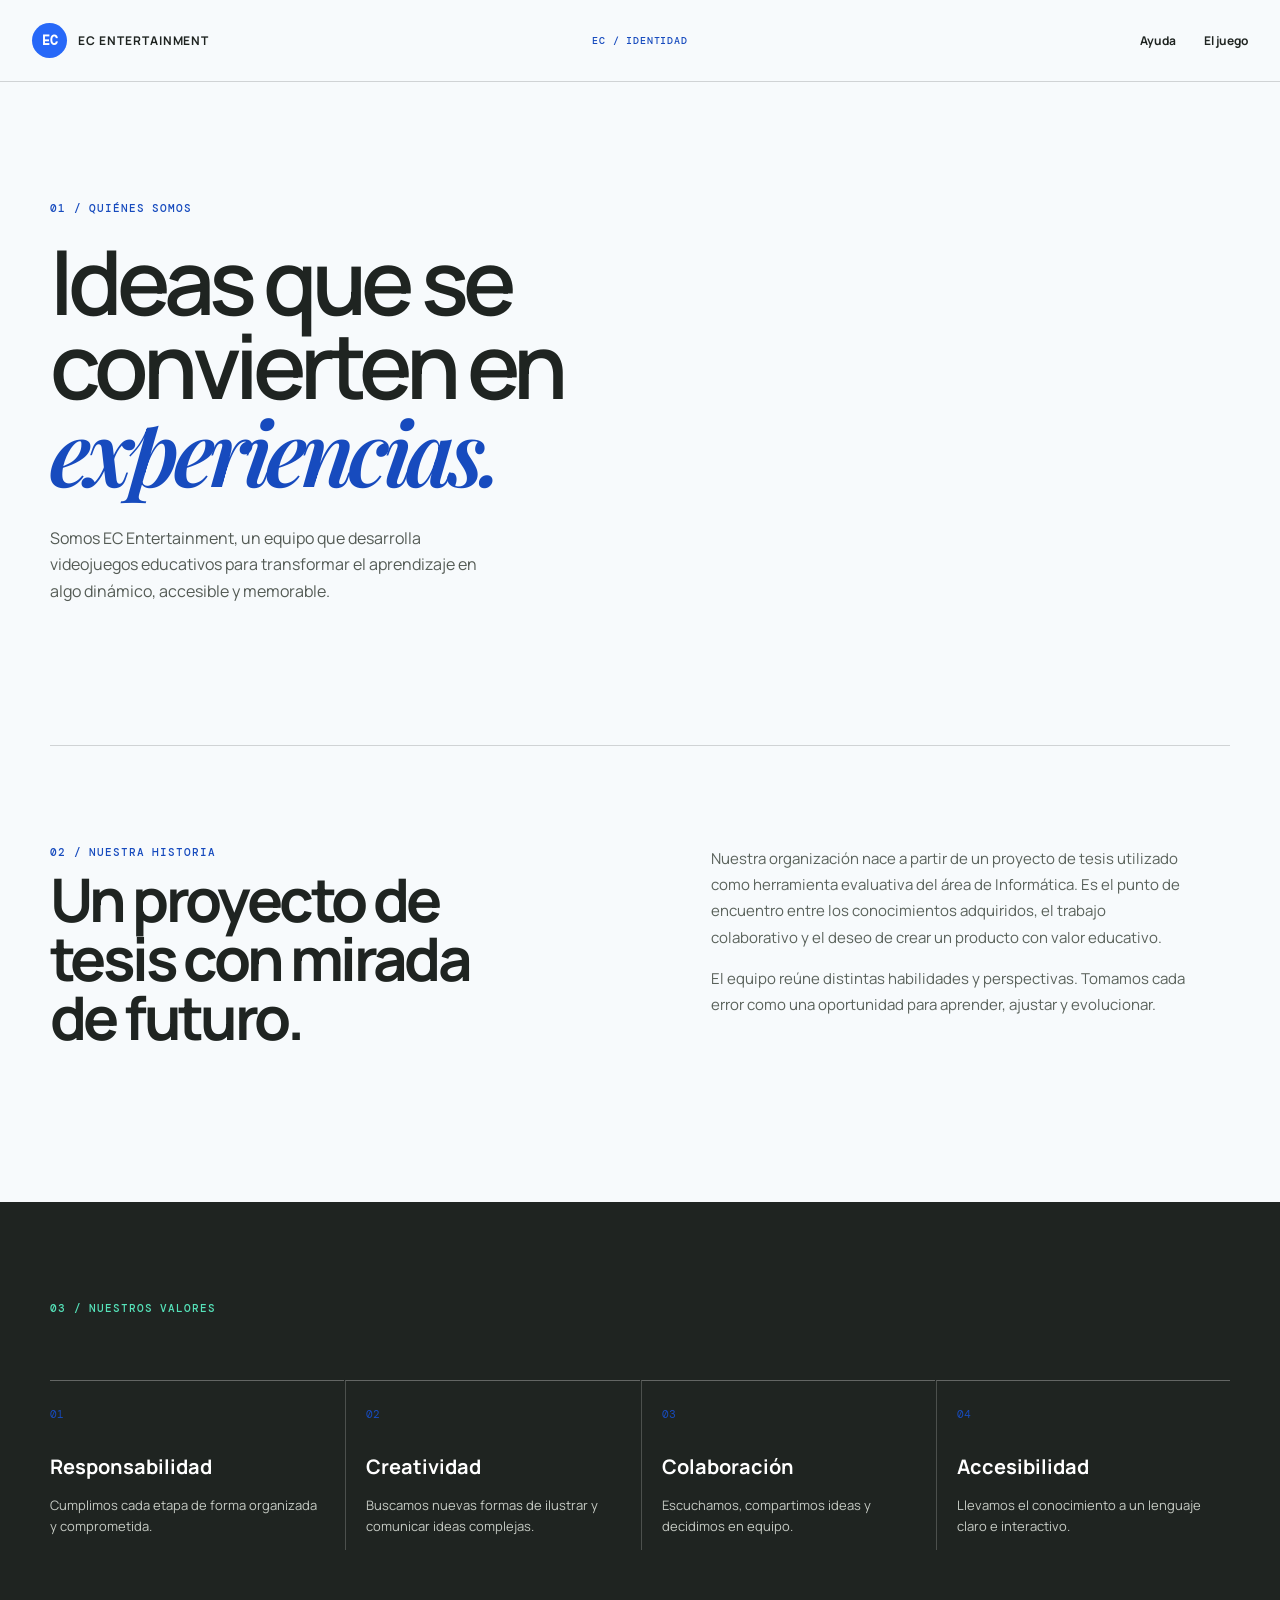
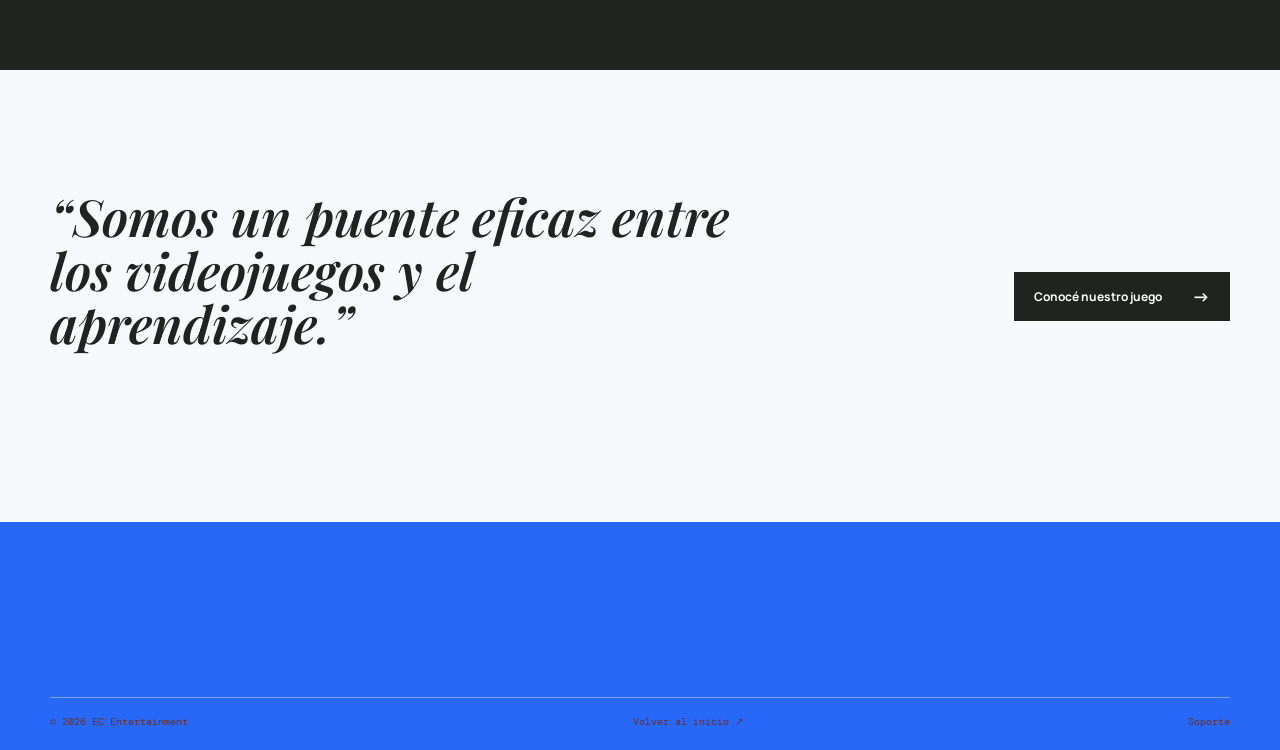
==== aboutus.html @ c9e9bb15 "Pagina" ====
<!DOCTYPE html>
<html lang="es">
<head>
	<meta charset="UTF-8">
	<meta name="viewport" content="width=device-width, initial-scale=1.0">
	<link rel="stylesheet" href="style.css">
	<title>Nosotros | EC Entertainment</title>
</head>
<body>
	<header class="site-header"><a class="brand" href="index.html"><span class="brand-mark">EC</span><span class="brand-name">EC Entertainment</span></a><div class="page-kicker">EC / IDENTIDAD</div><nav class="main-nav"><a href="Soporte.html">Ayuda</a><a href="Cmaravillosa.html">El juego</a></nav></header>
	<main>
		<section class="inner-hero section-wrap"><p class="eyebrow">01 / Quiénes somos</p><h1>Ideas que se convierten en <em>experiencias.</em></h1><p class="hero-intro">Somos EC Entertainment, un equipo que desarrolla videojuegos educativos para transformar el aprendizaje en algo dinámico, accesible y memorable.</p></section>
		<section class="about-block section-wrap"><div><p class="section-label">02 / Nuestra historia</p><h2>Un proyecto de tesis con mirada de futuro.</h2></div><div><p>Nuestra organización nace a partir de un proyecto de tesis utilizado como herramienta evaluativa del área de Informática. Es el punto de encuentro entre los conocimientos adquiridos, el trabajo colaborativo y el deseo de crear un producto con valor educativo.</p><p>El equipo reúne distintas habilidades y perspectivas. Tomamos cada error como una oportunidad para aprender, ajustar y evolucionar.</p></div></section>
		<section class="values-block"><div class="section-wrap"><p class="section-label">03 / Nuestros valores</p><div class="values-grid"><article><span>01</span><h3>Responsabilidad</h3><p>Cumplimos cada etapa de forma organizada y comprometida.</p></article><article><span>02</span><h3>Creatividad</h3><p>Buscamos nuevas formas de ilustrar y comunicar ideas complejas.</p></article><article><span>03</span><h3>Colaboración</h3><p>Escuchamos, compartimos ideas y decidimos en equipo.</p></article><article><span>04</span><h3>Accesibilidad</h3><p>Llevamos el conocimiento a un lenguaje claro e interactivo.</p></article></div></div></section>
		<section class="about-quote section-wrap"><p>“Somos un puente eficaz entre los videojuegos y el aprendizaje.”</p><a class="button button-dark" href="Cmaravillosa.html">Conocé nuestro juego <span>→</span></a></section>
	</main>
	<footer><div class="section-wrap footer-bottom"><span>© 2026 EC Entertainment</span><a href="index.html">Volver al inicio ↗</a><a href="Soporte.html">Soporte</a></div></footer>
</body>
</html>
---- style.css ----
@import url('https://fonts.googleapis.com/css2?family=DM+Mono:wght@400;500&family=Manrope:wght@400;500;600;700;800&family=Playfair+Display:ital,wght@0,600;1,600&display=swap');

@font-face {
	font-family: 'Determination';
	src: url('fonts/determination.ttf') format('truetype');
	font-display: swap;
}

:root {
	--ink: #1f2421;
	--paper: #f7fafc;
	--cream: #ffffff;
	--orange: #2768f8;
	--orange-dark: #174bbe;
	--sage: #4b9366;
	--line: rgba(31, 36, 33, .18);
	--mono: 'DM Mono', monospace;
	--sans: 'Manrope', sans-serif;
}

* { box-sizing: border-box; }
html { scroll-behavior: smooth; }
body { margin: 0; background: var(--paper); color: var(--ink); font-family: var(--sans); }
a { color: inherit; text-decoration: none; }
.section-wrap { width: min(1180px, calc(100% - 64px)); margin: 0 auto; }
.sr-only { position: absolute; width: 1px; height: 1px; padding: 0; margin: -1px; overflow: hidden; clip: rect(0, 0, 0, 0); white-space: nowrap; border: 0; }
.section-label, .eyebrow { color: var(--orange-dark); font: 500 11px/1.2 var(--mono); letter-spacing: .08em; text-transform: uppercase; }

.site-header { align-items: center; border-bottom: 1px solid var(--line); display: grid; grid-template-columns: 1fr minmax(200px, 310px) 1fr; min-height: 82px; padding: 0 32px; }
.brand { align-items: center; display: inline-flex; gap: 11px; width: fit-content; }
.brand-mark { align-items: center; background: var(--orange); border-radius: 50%; color: var(--cream); display: flex; font: 600 13px var(--mono); height: 35px; justify-content: center; width: 35px; }
.brand-name { font-size: 12px; font-weight: 700; letter-spacing: .08em; text-transform: uppercase; }
.search { border-bottom: 1px solid var(--ink); display: flex; justify-self: center; width: 100%; }
.search input { background: transparent; border: 0; color: var(--ink); font: 13px var(--sans); outline: 0; padding: 10px 0; width: 100%; }
.search input::placeholder { color: #777a73; }
.search button { background: none; border: 0; color: var(--orange-dark); cursor: pointer; font-size: 20px; padding: 0 0 2px 10px; }
.main-nav { display: flex; gap: 28px; justify-content: flex-end; }
.main-nav a, .footer-column a { font-size: 12px; font-weight: 700; }
.main-nav a:hover, .footer-column a:hover { color: var(--orange-dark); }

.hero { display: grid; gap: 70px; grid-template-columns: minmax(0, .9fr) minmax(380px, 1.1fr); min-height: 655px; padding-bottom: 80px; padding-top: 90px; }
.hero-copy { align-self: center; max-width: 560px; }
h1, h2, h3, p { margin-top: 0; }
h1 { font-size: clamp(3.7rem, 7vw, 6.5rem); font-weight: 600; letter-spacing: -.065em; line-height: .94; margin: 24px 0 30px; }
h1 em, h2 em { color: var(--orange-dark); font-family: 'Playfair Display', serif; font-weight: 600; }
.hero-intro { color: #545b55; font-size: 16px; line-height: 1.65; max-width: 430px; }
.button { align-items: center; display: inline-flex; font-size: 12px; font-weight: 700; gap: 30px; justify-content: space-between; margin-top: 28px; padding: 16px 20px; transition: transform .2s, background .2s; }
.button:hover { transform: translateY(-3px); }
.button-dark { background: var(--ink); color: var(--cream); }
.button-orange { background: var(--orange); color: var(--cream); }
.button span { font-size: 18px; line-height: 10px; }
.hero-art { background: #55e2b9; min-height: 470px; overflow: hidden; position: relative; }
.orbit { border: 1px solid rgba(31, 36, 33, .25); border-radius: 50%; position: absolute; transform: rotate(-32deg); }
.orbit-one { height: 460px; left: -40px; top: 40px; width: 610px; }
.orbit-two { height: 210px; left: 195px; top: 130px; width: 350px; }
.game-card { box-shadow: 14px 18px 0 rgba(31, 36, 33, .12); height: 300px; position: absolute; transform: rotate(-9deg); width: 210px; }
.card-back { background: #36c3cc; left: 22%; top: 23%; }
.card-back span { border: 1px solid rgba(255,255,255,.55); border-radius: 50%; color: var(--cream); display: block; font: 38px var(--mono); left: 50%; padding: 29px 12px; position: absolute; top: 50%; transform: translate(-50%, -50%); }
.card-front { background: var(--cream); display: flex; flex-direction: column; justify-content: space-between; left: 39%; padding: 22px; top: 18%; transform: rotate(9deg); }
.card-front small, .card-number { color: var(--orange-dark); font: 10px var(--mono); text-transform: uppercase; }
.card-front strong { font: 600 22px/1.05 'Playfair Display', serif; }
.card-number { color: var(--ink); }
.art-note { bottom: 24px; color: var(--ink); font: 10px/1.3 var(--mono); position: absolute; right: 24px; text-align: right; }

.manifesto { background: var(--ink); color: var(--cream); padding: 115px 0; }
.manifesto-grid { display: grid; gap: 40px; grid-template-columns: .55fr 1.4fr 1fr; }
.manifesto .section-label { color: var(--sage); }
.manifesto h2 { font-size: clamp(2.5rem, 5vw, 4.8rem); letter-spacing: -.06em; line-height: 1; margin: 0; max-width: 650px; }
.manifesto-grid > p:last-child { color: #c6cbc4; font-size: 14px; line-height: 1.7; max-width: 280px; }
.story { align-items: center; display: grid; gap: 11%; grid-template-columns: 1fr 1fr; padding-bottom: 150px; padding-top: 150px; }
.story-image { align-items: flex-end; background: linear-gradient(135deg, #2768f8 0%, #4b9366 100%); display: flex; height: 520px; justify-content: flex-end; overflow: hidden; padding: 25px; position: relative; }
.story-image::before, .story-image::after { border: 1px solid rgba(251,250,246,.55); border-radius: 50%; content: ''; height: 500px; position: absolute; width: 500px; }
.story-image::before { left: -230px; top: -110px; }
.story-image::after { bottom: -220px; right: -160px; }
.story-image span { color: var(--cream); font: 10px/1.35 var(--mono); letter-spacing: .08em; position: relative; z-index: 1; }
.story-copy { max-width: 440px; }
h2 { font-size: clamp(2.4rem, 4.7vw, 4.3rem); letter-spacing: -.06em; line-height: .98; margin-bottom: 25px; }
.story-copy > p:not(.section-label) { color: #5a625b; font-size: 15px; line-height: 1.75; }
.text-link, .mail-link { border-bottom: 1px solid var(--orange); display: inline-flex; font-size: 12px; font-weight: 700; gap: 25px; padding-bottom: 7px; }

.product { border-top: 1px solid var(--line); padding-bottom: 130px; padding-top: 120px; }
.product-heading { align-items: end; display: flex; justify-content: space-between; }
.product-heading h2 { margin: 0; }
.product-heading > p:last-child { color: #687068; font-size: 14px; margin: 0 0 7px; }
.product-grid { display: grid; gap: 1px; grid-template-columns: repeat(3, 1fr); margin-top: 70px; }
.feature { border-top: 1px solid var(--ink); padding: 28px 25px 25px 0; }
.feature + .feature { border-left: 1px solid var(--line); padding-left: 25px; }
.feature-icon { color: var(--orange-dark); font-size: 27px; }
.feature h3 { font-size: 17px; letter-spacing: -.03em; margin: 22px 0 12px; }
.feature p { color: #687068; font-size: 13px; line-height: 1.65; max-width: 240px; }
.product-cta { align-items: center; border-bottom: 1px solid var(--line); border-top: 1px solid var(--line); display: flex; justify-content: space-between; margin-top: 52px; padding: 22px 0; }
.product-cta span { font: 11px var(--mono); text-transform: uppercase; }
.product-cta .button { margin: 0; }
.product-featured { background: var(--ink); color: var(--cream); border-top: 0; font-family: 'Determination', var(--mono); padding-bottom: 105px; padding-top: 105px; }
.product-featured-heading { align-items: center; display: grid; gap: 8%; grid-template-columns: minmax(280px, .9fr) 1.1fr; }
.product-image-slot { align-items: center; aspect-ratio: 4 / 3; background: linear-gradient(145deg, #36c3cc, #55e2b9); color: var(--ink); display: flex; justify-content: center; min-height: 300px; overflow: hidden; position: relative; }
.product-image-slot::before, .product-image-slot::after { border: 1px solid rgba(31,36,33,.35); border-radius: 50%; content: ''; height: 430px; position: absolute; width: 430px; }.product-image-slot::before { left: -245px; top: -180px; }.product-image-slot::after { bottom: -245px; right: -180px; }
.product-image-slot img { height: 100%; object-fit: cover; position: relative; width: 100%; z-index: 1; }
.product-image-slot span { border: 1px dashed rgba(31,36,33,.7); font: 10px var(--mono); letter-spacing: .08em; padding: 14px 18px; position: relative; z-index: 1; }
.product-featured-copy { max-width: 600px; }.product-featured .section-label { color: #55e2b9; }.product-featured-copy h2 { font: 500 clamp(3rem, 7vw, 7rem)/.88 'Determination', var(--mono); letter-spacing: 0; margin: 25px 0 30px; }.product-featured-copy h2 em { color: #55e2b9; font-family: 'Determination', var(--mono); font-style: normal; }.product-featured-copy > p:not(.section-label) { color: #c6cbc4; font-size: 15px; line-height: 1.7; max-width: 390px; }
.product-featured .product-grid { margin-top: 90px; }.product-featured .feature { border-color: rgba(255,255,255,.35); }.product-featured .feature + .feature { border-left-color: rgba(255,255,255,.2); }.product-featured .feature h3 { color: var(--cream); font-family: 'Determination', var(--mono); font-size: 15px; letter-spacing: 0; text-transform: uppercase; }.product-featured .feature p { color: #c6cbc4; }.product-featured .product-cta { border-color: rgba(255,255,255,.3); }.product-featured .product-cta span { color: #c6cbc4; }.product-featured .product-cta .text-link { border-color: #55e2b9; color: var(--cream); }

.help { border-top: 1px solid var(--line); display: grid; gap: 10%; grid-template-columns: 1fr 1fr; padding-bottom: 135px; padding-top: 120px; }
.help h2 { max-width: 450px; }
.help-links { border-top: 1px solid var(--ink); }
.help-links a { align-items: center; border-bottom: 1px solid var(--line); display: grid; grid-template-columns: 50px 1fr 20px; padding: 18px 0; font-size: 14px; font-weight: 700; }
.help-links a:hover { color: var(--orange-dark); padding-left: 8px; }
.help-links span { color: var(--orange-dark); font: 10px var(--mono); }

footer { background: var(--orange); color: var(--cream); padding: 85px 0 22px; }
footer .section-label { color: #642716; }
.footer-main { display: grid; gap: 70px; grid-template-columns: 2fr .7fr .7fr; }
footer h2 { font-size: clamp(2.7rem, 5vw, 5.1rem); margin-bottom: 40px; }
.mail-link { border-color: var(--cream); font-size: 14px; }
.footer-column { display: flex; flex-direction: column; gap: 14px; padding-top: 4px; }
.footer-column p { color: #6b2b1b; font: 10px var(--mono); letter-spacing: .08em; text-transform: uppercase; }
.footer-column a { font-weight: 500; }
.footer-bottom { border-top: 1px solid rgba(251,250,246,.4); color: #712d1c; display: flex; font: 10px var(--mono); justify-content: space-between; margin-top: 90px; padding-top: 17px; }
.footer-bottom a:hover { color: var(--cream); }
.search-hit { animation: highlight 1.2s ease; }
@keyframes highlight { 50% { outline: 3px solid var(--orange); outline-offset: 10px; } }

.page-kicker { color: var(--orange-dark); font: 500 10px var(--mono); justify-self: center; letter-spacing: .08em; }
.inner-hero { padding-bottom: 125px; padding-top: 120px; }
.inner-hero h1 { max-width: 850px; }
.about-block { border-top: 1px solid var(--line); display: grid; gap: 12%; grid-template-columns: 1fr 1fr; padding-bottom: 130px; padding-top: 100px; }
.about-block h2 { max-width: 480px; }
.about-block > div:last-child { color: #5a625b; font-size: 15px; line-height: 1.75; max-width: 480px; }
.values-block { background: var(--ink); color: var(--cream); padding: 100px 0 120px; }
.values-block .section-label { color: #55e2b9; }
.values-grid { display: grid; gap: 1px; grid-template-columns: repeat(4, 1fr); margin-top: 65px; }
.values-grid article { border-top: 1px solid rgba(255,255,255,.3); padding: 20px 20px 0 0; }
.values-grid article + article { border-left: 1px solid rgba(255,255,255,.2); padding-left: 20px; }
.values-grid span, .faq-row strong { color: var(--orange-dark); font: 11px var(--mono); }
.values-grid h3 { font-size: 20px; margin: 30px 0 15px; }
.values-grid p { color: #c6cbc4; font-size: 13px; line-height: 1.6; }
.about-quote { align-items: center; display: flex; justify-content: space-between; padding-bottom: 120px; padding-top: 120px; }
.about-quote p { font: italic 600 clamp(2rem, 4vw, 4rem)/1.05 'Playfair Display', serif; max-width: 680px; }
.about-quote .button { margin: 0; }
.game-hero { align-items: center; display: grid; gap: 10%; grid-template-columns: 1fr 1fr; min-height: 670px; padding-bottom: 80px; padding-top: 80px; }
.game-hero-copy h1 { font-size: clamp(4rem, 7vw, 7rem); }
.game-title-images { display: flex; flex-direction: column; gap: 1px; margin: 24px 0 30px; max-width: 560px; width: 100%; }
.game-title-images img { display: block; height: auto; max-height: 145px; object-fit: contain; object-position: left center; width: 100%; }
.game-title-images img + img { margin-top: -80px; }
.game-actions { align-items: center; display: flex; flex-wrap: wrap; gap: 25px; }
.game-actions .text-link { margin-top: 28px; }
.button-game { background: #36c3cc; color: var(--ink); margin-top: 28px; }
.button-game:hover { background: #55e2b9; }
.download-note { color: #687068; font: 10px var(--mono); margin-top: 20px; text-transform: uppercase; }
.game-cover { background: linear-gradient(145deg, #36c3cc, #55e2b9); box-shadow: 20px 20px 0 var(--orange-dark); height: 510px; overflow: hidden; position: relative; }
.game-cover img { height: 100%; inset: 0; object-fit: cover; position: absolute; width: 100%; }
.game-cover::before, .game-cover::after { border: 1px solid rgba(31,36,33,.35); border-radius: 50%; content: ''; height: 470px; position: absolute; width: 470px; }
.game-cover::before { left: -245px; top: -130px; }.game-cover::after { bottom: -250px; right: -150px; }
.cover-cross { font-size: 60px; line-height: 1; position: relative; z-index: 1; }.cover-title { font: 500 14px var(--mono); letter-spacing: .13em; margin-top: 30px; position: relative; z-index: 1; }.cover-title strong { font-size: 28px; }.cover-subtitle { font: italic 600 16px 'Playfair Display', serif; margin-top: 22px; position: relative; z-index: 1; }.cover-sticker { bottom: 25px; font: 10px var(--mono); left: 25px; position: absolute; text-align: left; }
.game-intro-band { background: var(--orange); color: var(--cream); padding: 110px 0; }.game-intro-grid { align-items: center; display: grid; gap: 8%; grid-template-columns: 1.3fr .7fr; }.game-intro-band .section-label { color: #bfe8ff; }.game-intro-band h2 { margin: 0; }.mission-copy { color: #e7f1ff; font-size: 14px; line-height: 1.7; margin: 30px 0 0; max-width: 500px; }
.character-card { background: #080b10; border: 2px solid rgba(0,0,0,.8); justify-self: end; margin-right: calc((min(1180px, calc(100vw - 64px)) - 100vw) / 2); max-width: 320px; padding: 18px; width: 100%; }.character-image-frame { align-items: center; aspect-ratio: 3 / 4; border: 1px solid rgba(255,255,255,.12); display: flex; justify-content: center; overflow: hidden; }.character-image-frame img { height: 100%; object-fit: contain; width: 100%; }.character-name { border-top: 1px solid rgba(255,255,255,.12); color: var(--cream); font-size: 12px; letter-spacing: .12em; margin-top: 16px; padding-top: 16px; text-align: center; }
.game-features { padding-bottom: 130px; padding-top: 120px; }.game-features > h2 { margin: 22px 0 70px; }.feature-grid { display: grid; gap: 1px; grid-template-columns: repeat(3, 1fr); }.feature-grid article { border-top: 1px solid var(--ink); padding: 20px 20px 0 0; }.feature-grid article + article { border-left: 1px solid var(--line); padding-left: 20px; }.feature-grid span { color: var(--orange-dark); font: 11px var(--mono); }.feature-grid h3 { font-size: 20px; margin: 35px 0 12px; }.feature-grid p { color: #687068; font-size: 14px; line-height: 1.6; max-width: 260px; }
.how-to { border-top: 1px solid var(--line); display: grid; gap: 12%; grid-template-columns: 1fr 1fr; padding-bottom: 130px; padding-top: 110px; }.how-to ol { list-style: none; margin: 0; padding: 0; }.how-to li { align-items: center; border-bottom: 1px solid var(--line); display: grid; gap: 25px; grid-template-columns: 35px 1fr; padding: 18px 0; }.how-to li:first-child { border-top: 1px solid var(--ink); }.how-to li > span { color: var(--orange-dark); font: 11px var(--mono); }.how-to li p { color: #687068; font-size: 14px; }.how-to li strong { color: var(--ink); }
.game-web-cta { background: var(--ink); color: var(--cream); display: grid; gap: 45px; grid-column: 1 / -1; grid-template-columns: minmax(180px, .75fr) 1fr; margin-top: 35px; padding: 35px; }
.game-web-image { align-items: center; background: linear-gradient(145deg, #36c3cc, #55e2b9); color: var(--ink); display: flex; flex-direction: column; justify-content: center; min-height: 250px; overflow: hidden; position: relative; text-align: center; }
.game-web-image::before, .game-web-image::after { border: 1px solid rgba(31,36,33,.35); border-radius: 50%; content: ''; height: 280px; position: absolute; width: 280px; }.game-web-image::before { left: -150px; top: -100px; }.game-web-image::after { bottom: -160px; right: -100px; }
.game-web-image span, .game-web-image strong, .game-web-image small { position: relative; z-index: 1; }.game-web-image span { font-size: 42px; line-height: 1; }.game-web-image strong { font: 500 16px/1.25 var(--mono); letter-spacing: .1em; margin-top: 18px; }.game-web-image small { font: 9px var(--mono); margin-top: 28px; }
.game-web-copy { align-self: center; max-width: 430px; }.game-web-copy .section-label { color: #55e2b9; }.game-web-copy h3 { font-size: clamp(2rem, 4vw, 3.5rem); letter-spacing: -.05em; line-height: 1; margin: 18px 0; }.game-web-copy h3 em { color: #55e2b9; font-family: 'Playfair Display', serif; }.game-web-copy > p:not(.section-label) { color: #c6cbc4; font-size: 14px; line-height: 1.7; }
.game-web-actions { align-items: center; display: flex; flex-wrap: wrap; gap: 25px; }.game-web-actions .button { margin-top: 28px; }.game-download-link { border-color: #55e2b9; color: var(--cream); margin-top: 28px; }
.download-panel { align-items: center; background: var(--ink); color: var(--cream); display: flex; justify-content: space-between; margin-bottom: 120px; padding: 65px; }.download-panel h2 { margin-bottom: 12px; }.download-panel p:last-child { color: #c6cbc4; font-size: 14px; }.download-panel .button { margin: 0; }
.support-grid { display: grid; gap: 1px; grid-template-columns: repeat(2, 1fr); padding-bottom: 130px; }.support-grid article { border-top: 1px solid var(--ink); padding: 25px 35px 0 0; }.support-grid article + article { border-left: 1px solid var(--line); padding-left: 35px; }.support-grid h2 { font-size: clamp(2rem, 4vw, 3.5rem); margin: 28px 0 15px; }.support-grid p { color: #687068; font-size: 14px; line-height: 1.7; max-width: 390px; }.support-grid .text-link { margin-top: 15px; }.faq { border-top: 1px solid var(--line); padding-bottom: 130px; padding-top: 100px; }.faq-row { border-bottom: 1px solid var(--line); display: grid; gap: 30px; grid-template-columns: 1fr 1fr; padding: 22px 0; }.faq-row:first-of-type { margin-top: 50px; }.faq-row p { color: #687068; font-size: 14px; line-height: 1.6; margin: 0; }.faq-row a { color: var(--orange-dark); font-weight: 700; }

@media (max-width: 800px) {
	.section-wrap { width: min(100% - 40px, 600px); }
	.site-header { gap: 16px; grid-template-columns: 1fr auto; padding: 0 20px; }
	.search { grid-column: 1 / -1; grid-row: 2; margin-bottom: 14px; }
	.site-header { padding-bottom: 14px; padding-top: 16px; }
	.main-nav { gap: 18px; }
	.hero { display: flex; flex-direction: column; gap: 45px; min-height: 0; padding-bottom: 70px; padding-top: 75px; }
	h1 { font-size: clamp(3.4rem, 15vw, 5.5rem); }
	.hero-art { min-height: 410px; }
	.card-back { left: 16%; }
	.card-front { left: 35%; }
	.manifesto { padding: 75px 0; }
	.manifesto-grid, .story, .help { display: block; }
	.manifesto h2 { margin: 25px 0; }
	.story { padding-bottom: 90px; padding-top: 90px; }
	.story-image { height: 390px; margin-bottom: 55px; }
	.product { padding-bottom: 90px; padding-top: 80px; }
	.product-featured { padding-bottom: 75px; padding-top: 75px; }
	.product-featured-heading { display: block; }
	.product-image-slot { min-height: 250px; }
	.product-featured-copy { margin-top: 45px; }
	.product-featured-copy h2 { font-size: clamp(2.5rem, 13vw, 4.5rem); }
	.product-featured .product-grid { margin-top: 60px; }
	.product-heading { align-items: flex-start; display: block; }
	.product-heading > p:last-child { margin-top: 22px; }
	.product-grid { display: block; margin-top: 45px; }
	.feature, .feature + .feature { border-left: 0; padding: 22px 0; }
	.product-cta { align-items: flex-start; flex-direction: column; gap: 18px; }
	.help { padding-bottom: 90px; padding-top: 80px; }
	.help-links { margin-top: 50px; }
	footer { padding-top: 65px; }
	.footer-main { display: block; }
	.footer-column { display: inline-flex; margin-right: 55px; margin-top: 60px; vertical-align: top; }
	.footer-bottom { align-items: flex-start; flex-direction: column; gap: 10px; margin-top: 65px; }
	.page-kicker { display: none; }
	.inner-hero { padding-bottom: 80px; padding-top: 75px; }
	.about-block, .how-to { display: block; padding-bottom: 85px; padding-top: 75px; }
	.about-block > div:last-child { margin-top: 45px; }
	.values-block { padding: 75px 0; }
	.values-grid, .feature-grid, .support-grid { display: block; margin-top: 45px; }
	.values-grid article, .values-grid article + article, .feature-grid article, .feature-grid article + article, .support-grid article, .support-grid article + article { border-left: 0; padding: 22px 0; }
	.about-quote { align-items: flex-start; display: block; padding-bottom: 85px; padding-top: 85px; }
	.about-quote .button { margin-top: 15px; }
	.game-hero { display: flex; flex-direction: column; gap: 55px; min-height: 0; padding-bottom: 80px; padding-top: 75px; }
	.game-title-images { margin-bottom: 25px; }
	.game-cover { height: 410px; width: 100%; }
	.game-intro-band { padding: 75px 0; }
	.game-intro-grid { display: block; }
	.game-intro-band h2 { margin: 25px 0; }
	.character-card { margin-right: 0; margin-top: 45px; max-width: none; }
	.game-features { padding-bottom: 85px; padding-top: 80px; }
	.game-features > h2 { margin-bottom: 45px; }
	.game-web-cta { display: block; margin-top: 25px; padding: 25px; }
	.game-web-image { min-height: 230px; }
	.game-web-copy { margin-top: 35px; }
	.download-panel { align-items: flex-start; display: block; margin-bottom: 75px; padding: 35px 25px; }
	.download-panel .button { margin-top: 20px; }
	.faq { padding-bottom: 85px; padding-top: 75px; }
	.faq-row { display: block; }
	.faq-row p { margin-top: 12px; }
}

.game-page, .game-page * { font-family: 'Determination', var(--mono); }
.game-page, .game-page * { letter-spacing: 2px !important; }
.game-page { background: #0d1117; color: #f7fafc; }
.game-page .site-header { border-color: rgba(255,255,255,.16); }
.game-page .main-nav a:hover { color: #55e2b9; }
.game-page .hero-intro, .game-page .game-features p, .game-page .how-to li p { color: #b9c3c8; }
.game-page .game-intro-band { background: #12383d; }
.game-page .game-intro-band > .section-wrap > p:last-child { color: #c7e6e2; }
.game-page .game-features { background: #0d1117; }
.game-page .how-to { border-color: rgba(255,255,255,.16); }
.game-page .how-to li { border-color: rgba(255,255,255,.16); }
.game-page .how-to li:first-child { border-color: rgba(255,255,255,.5); }
.game-page .how-to li strong { color: #f7fafc; }
.game-page footer { background: #080b10; }
.game-page footer .footer-bottom { border-color: rgba(255,255,255,.2); color: #9aa7ad; }
.game-page footer .footer-bottom a:hover { color: #55e2b9; }
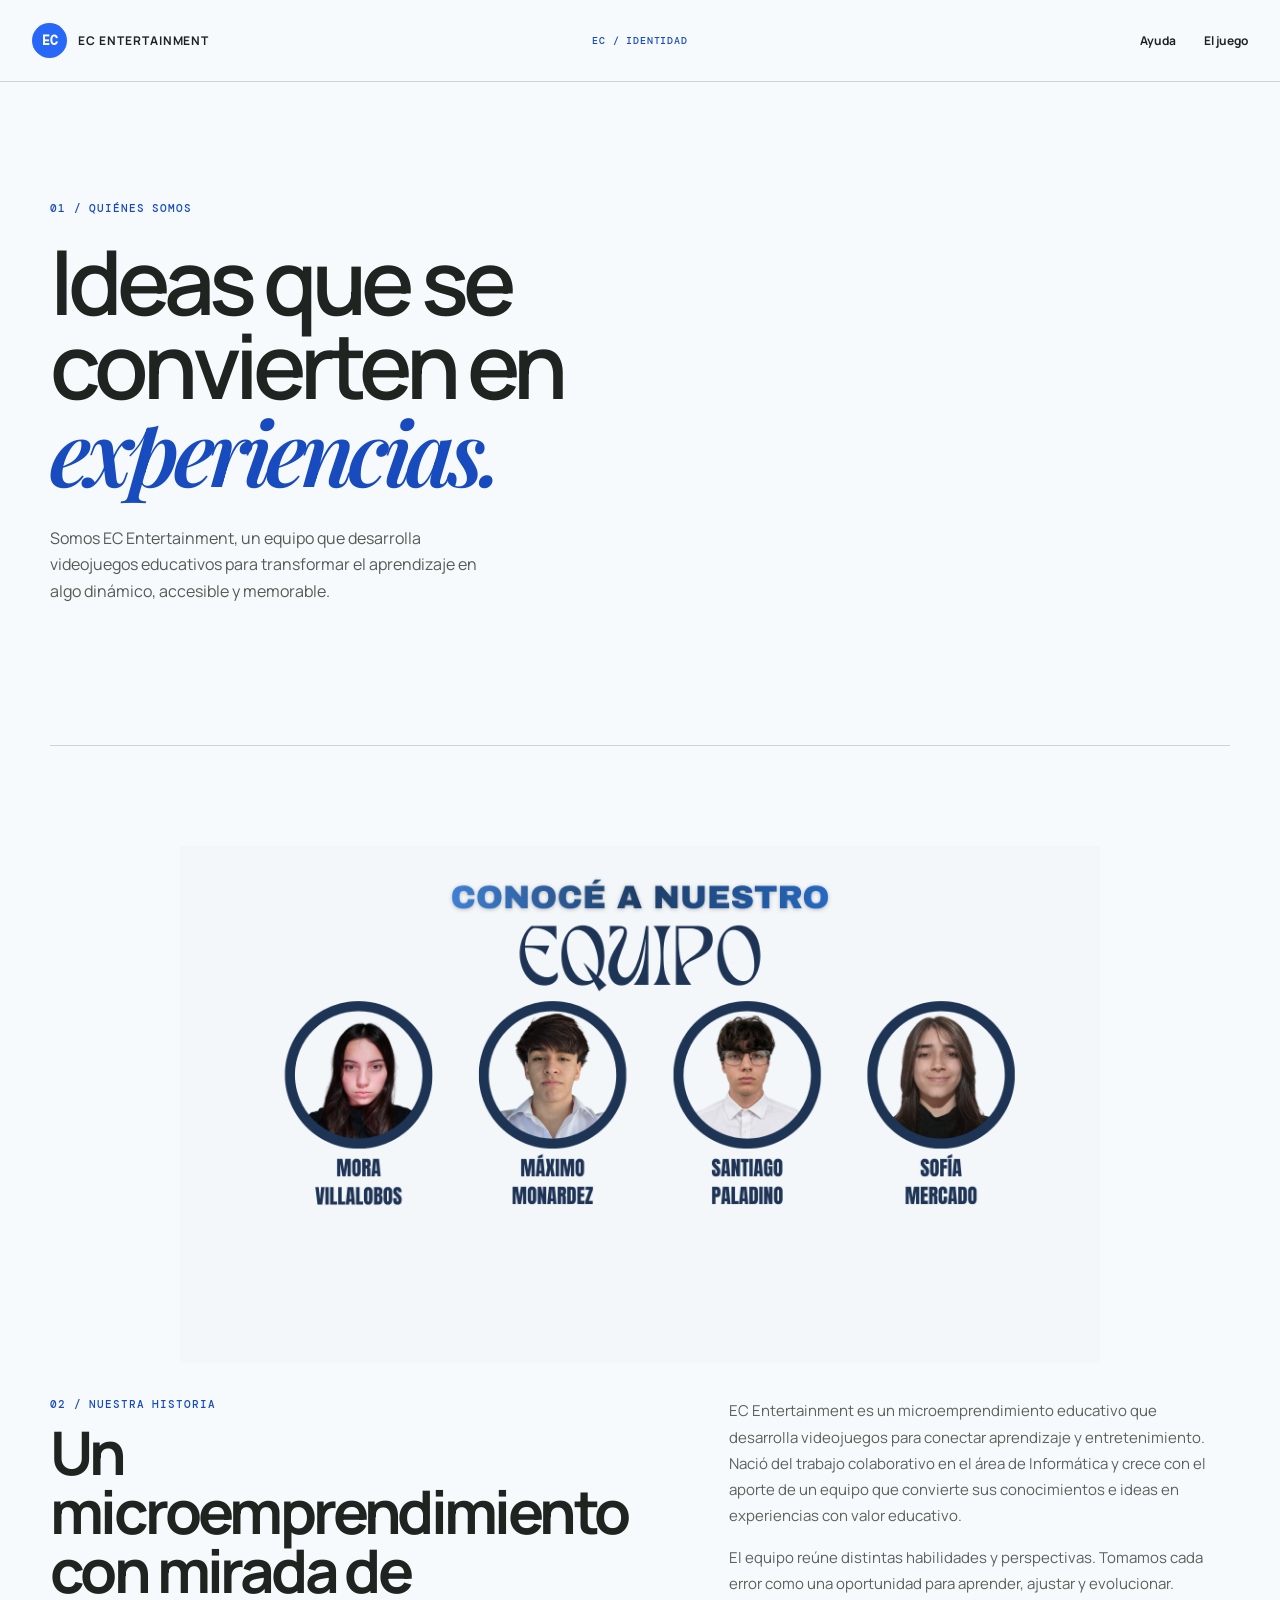
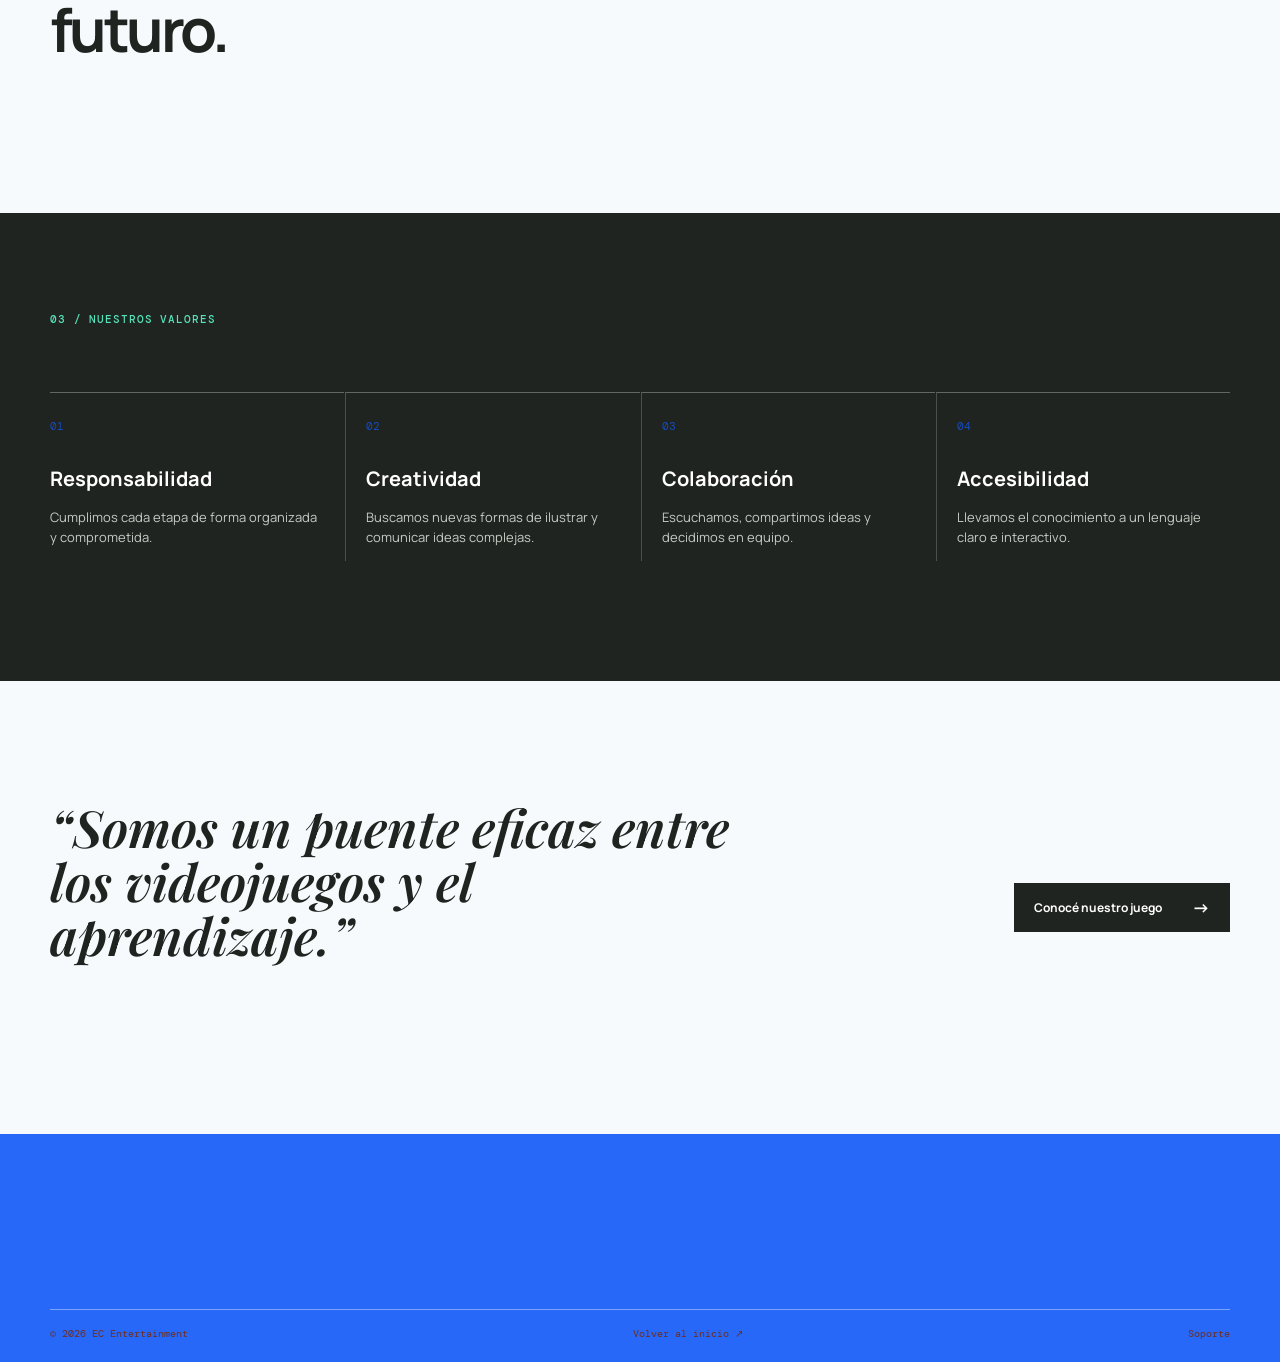
==== commit 280a3a0e: "2/10" ====
--- a/aboutus.html
+++ b/aboutus.html
@@ -10,10 +10,10 @@
 	<header class="site-header"><a class="brand" href="index.html"><span class="brand-mark">EC</span><span class="brand-name">EC Entertainment</span></a><div class="page-kicker">EC / IDENTIDAD</div><nav class="main-nav"><a href="Soporte.html">Ayuda</a><a href="Cmaravillosa.html">El juego</a></nav></header>
 	<main>
 		<section class="inner-hero section-wrap"><p class="eyebrow">01 / Quiénes somos</p><h1>Ideas que se convierten en <em>experiencias.</em></h1><p class="hero-intro">Somos EC Entertainment, un equipo que desarrolla videojuegos educativos para transformar el aprendizaje en algo dinámico, accesible y memorable.</p></section>
-		<section class="about-block section-wrap"><div><p class="section-label">02 / Nuestra historia</p><h2>Un proyecto de tesis con mirada de futuro.</h2></div><div><p>Nuestra organización nace a partir de un proyecto de tesis utilizado como herramienta evaluativa del área de Informática. Es el punto de encuentro entre los conocimientos adquiridos, el trabajo colaborativo y el deseo de crear un producto con valor educativo.</p><p>El equipo reúne distintas habilidades y perspectivas. Tomamos cada error como una oportunidad para aprender, ajustar y evolucionar.</p></div></section>
+		<section class="about-block section-wrap"><figure class="team-photo-slot"><img src="images/Organigrama3.png" alt="Los cuatro integrantes de EC Entertainment"></figure><div><p class="section-label">02 / Nuestra historia</p><h2>Un microemprendimiento con mirada de futuro.</h2></div><div><p>EC Entertainment es un microemprendimiento educativo que desarrolla videojuegos para conectar aprendizaje y entretenimiento. Nació del trabajo colaborativo en el área de Informática y crece con el aporte de un equipo que convierte sus conocimientos e ideas en experiencias con valor educativo.</p><p>El equipo reúne distintas habilidades y perspectivas. Tomamos cada error como una oportunidad para aprender, ajustar y evolucionar.</p></div></section>
 		<section class="values-block"><div class="section-wrap"><p class="section-label">03 / Nuestros valores</p><div class="values-grid"><article><span>01</span><h3>Responsabilidad</h3><p>Cumplimos cada etapa de forma organizada y comprometida.</p></article><article><span>02</span><h3>Creatividad</h3><p>Buscamos nuevas formas de ilustrar y comunicar ideas complejas.</p></article><article><span>03</span><h3>Colaboración</h3><p>Escuchamos, compartimos ideas y decidimos en equipo.</p></article><article><span>04</span><h3>Accesibilidad</h3><p>Llevamos el conocimiento a un lenguaje claro e interactivo.</p></article></div></div></section>
 		<section class="about-quote section-wrap"><p>“Somos un puente eficaz entre los videojuegos y el aprendizaje.”</p><a class="button button-dark" href="Cmaravillosa.html">Conocé nuestro juego <span>→</span></a></section>
 	</main>
 	<footer><div class="section-wrap footer-bottom"><span>© 2026 EC Entertainment</span><a href="index.html">Volver al inicio ↗</a><a href="Soporte.html">Soporte</a></div></footer>
 </body>
-</html>
+</html>
--- a/style.css
+++ b/style.css
@@ -54,8 +54,8 @@
 .orbit-one { height: 460px; left: -40px; top: 40px; width: 610px; }
 .orbit-two { height: 210px; left: 195px; top: 130px; width: 350px; }
 .game-card { box-shadow: 14px 18px 0 rgba(31, 36, 33, .12); height: 300px; position: absolute; transform: rotate(-9deg); width: 210px; }
-.card-back { background: #36c3cc; left: 22%; top: 23%; }
-.card-back span { border: 1px solid rgba(255,255,255,.55); border-radius: 50%; color: var(--cream); display: block; font: 38px var(--mono); left: 50%; padding: 29px 12px; position: absolute; top: 50%; transform: translate(-50%, -50%); }
+.card-back { background: #174bbe; left: 22%; top: 23%; }
+.card-logo { height: 104px; left: 50%; object-fit: contain; position: absolute; top: 50%; transform: translate(-50%, -50%); width: 104px; }
 .card-front { background: var(--cream); display: flex; flex-direction: column; justify-content: space-between; left: 39%; padding: 22px; top: 18%; transform: rotate(9deg); }
 .card-front small, .card-number { color: var(--orange-dark); font: 10px var(--mono); text-transform: uppercase; }
 .card-front strong { font: 600 22px/1.05 'Playfair Display', serif; }
@@ -69,10 +69,13 @@
 .manifesto-grid > p:last-child { color: #c6cbc4; font-size: 14px; line-height: 1.7; max-width: 280px; }
 .story { align-items: center; display: grid; gap: 11%; grid-template-columns: 1fr 1fr; padding-bottom: 150px; padding-top: 150px; }
 .story-image { align-items: flex-end; background: linear-gradient(135deg, #2768f8 0%, #4b9366 100%); display: flex; height: 520px; justify-content: flex-end; overflow: hidden; padding: 25px; position: relative; }
+.story-image.team-image { align-items: center; aspect-ratio: 16 / 9; background: #e8eef2; border: 1px dashed rgba(31,36,33,.35); height: auto; justify-content: center; padding: 0; }
 .story-image::before, .story-image::after { border: 1px solid rgba(251,250,246,.55); border-radius: 50%; content: ''; height: 500px; position: absolute; width: 500px; }
 .story-image::before { left: -230px; top: -110px; }
 .story-image::after { bottom: -220px; right: -160px; }
 .story-image span { color: var(--cream); font: 10px/1.35 var(--mono); letter-spacing: .08em; position: relative; z-index: 1; }
+.story-image.team-image::before, .story-image.team-image::after { display: none; }
+.story-image.team-image img { display: block; height: 100%; object-fit: contain; width: 100%; }
 .story-copy { max-width: 440px; }
 h2 { font-size: clamp(2.4rem, 4.7vw, 4.3rem); letter-spacing: -.06em; line-height: .98; margin-bottom: 25px; }
 .story-copy > p:not(.section-label) { color: #5a625b; font-size: 15px; line-height: 1.75; }
@@ -115,6 +118,7 @@
 .footer-column { display: flex; flex-direction: column; gap: 14px; padding-top: 4px; }
 .footer-column p { color: #6b2b1b; font: 10px var(--mono); letter-spacing: .08em; text-transform: uppercase; }
 .footer-column a { font-weight: 500; }
+.social-link { align-items: center; display: inline-flex; gap: 8px; }
 .footer-bottom { border-top: 1px solid rgba(251,250,246,.4); color: #712d1c; display: flex; font: 10px var(--mono); justify-content: space-between; margin-top: 90px; padding-top: 17px; }
 .footer-bottom a:hover { color: var(--cream); }
 .search-hit { animation: highlight 1.2s ease; }
@@ -123,9 +127,11 @@
 .page-kicker { color: var(--orange-dark); font: 500 10px var(--mono); justify-self: center; letter-spacing: .08em; }
 .inner-hero { padding-bottom: 125px; padding-top: 120px; }
 .inner-hero h1 { max-width: 850px; }
-.about-block { border-top: 1px solid var(--line); display: grid; gap: 12%; grid-template-columns: 1fr 1fr; padding-bottom: 130px; padding-top: 100px; }
+.about-block { border-top: 1px solid var(--line); display: grid; gap: 15%; grid-template-columns: 1fr 1fr; padding-bottom: 130px; padding-top: 100px; }
 .about-block h2 { max-width: 480px; }
 .about-block > div:last-child { color: #5a625b; font-size: 15px; line-height: 1.75; max-width: 480px; }
+.team-photo-slot { aspect-ratio: 16 / 9; grid-column: 1 / -1; margin: 0 auto 35px; max-width: 920px; overflow: hidden; width: 100%; }
+.team-photo-slot img { display: block; height: 100%; object-fit: contain; width: 100%; }
 .values-block { background: var(--ink); color: var(--cream); padding: 100px 0 120px; }
 .values-block .section-label { color: #55e2b9; }
 .values-grid { display: grid; gap: 1px; grid-template-columns: repeat(4, 1fr); margin-top: 65px; }
@@ -137,7 +143,7 @@
 .about-quote { align-items: center; display: flex; justify-content: space-between; padding-bottom: 120px; padding-top: 120px; }
 .about-quote p { font: italic 600 clamp(2rem, 4vw, 4rem)/1.05 'Playfair Display', serif; max-width: 680px; }
 .about-quote .button { margin: 0; }
-.game-hero { align-items: center; display: grid; gap: 10%; grid-template-columns: 1fr 1fr; min-height: 670px; padding-bottom: 80px; padding-top: 80px; }
+.game-hero { align-items: center; display: grid; gap: 7%; grid-template-columns: .95fr 1.05fr; min-height: 670px; padding-bottom: 80px; padding-top: 80px; }
 .game-hero-copy h1 { font-size: clamp(4rem, 7vw, 7rem); }
 .game-title-images { display: flex; flex-direction: column; gap: 1px; margin: 24px 0 30px; max-width: 560px; width: 100%; }
 .game-title-images img { display: block; height: auto; max-height: 145px; object-fit: contain; object-position: left center; width: 100%; }
@@ -151,6 +157,10 @@
 .game-cover img { height: 100%; inset: 0; object-fit: cover; position: absolute; width: 100%; }
 .game-cover::before, .game-cover::after { border: 1px solid rgba(31,36,33,.35); border-radius: 50%; content: ''; height: 470px; position: absolute; width: 470px; }
 .game-cover::before { left: -245px; top: -130px; }.game-cover::after { bottom: -250px; right: -150px; }
+.game-cover.instagram-cover { aspect-ratio: 8 / 9; background: transparent; box-shadow: none; height: auto; min-width: 0; overflow: hidden; width: min(100%, 480px); }
+.instagram-cover::before, .instagram-cover::after { display: none; }
+.instagram-cover blockquote { margin: 0 auto !important; max-width: 540px !important; min-width: min(326px, 100%) !important; width: 100% !important; }
+.instagram-cover iframe { display: block; max-width: none !important; width: 100% !important; }
 .cover-cross { font-size: 60px; line-height: 1; position: relative; z-index: 1; }.cover-title { font: 500 14px var(--mono); letter-spacing: .13em; margin-top: 30px; position: relative; z-index: 1; }.cover-title strong { font-size: 28px; }.cover-subtitle { font: italic 600 16px 'Playfair Display', serif; margin-top: 22px; position: relative; z-index: 1; }.cover-sticker { bottom: 25px; font: 10px var(--mono); left: 25px; position: absolute; text-align: left; }
 .game-intro-band { background: var(--orange); color: var(--cream); padding: 110px 0; }.game-intro-grid { align-items: center; display: grid; gap: 8%; grid-template-columns: 1.3fr .7fr; }.game-intro-band .section-label { color: #bfe8ff; }.game-intro-band h2 { margin: 0; }.mission-copy { color: #e7f1ff; font-size: 14px; line-height: 1.7; margin: 30px 0 0; max-width: 500px; }
 .character-card { background: #080b10; border: 2px solid rgba(0,0,0,.8); justify-self: end; margin-right: calc((min(1180px, calc(100vw - 64px)) - 100vw) / 2); max-width: 320px; padding: 18px; width: 100%; }.character-image-frame { align-items: center; aspect-ratio: 3 / 4; border: 1px solid rgba(255,255,255,.12); display: flex; justify-content: center; overflow: hidden; }.character-image-frame img { height: 100%; object-fit: contain; width: 100%; }.character-name { border-top: 1px solid rgba(255,255,255,.12); color: var(--cream); font-size: 12px; letter-spacing: .12em; margin-top: 16px; padding-top: 16px; text-align: center; }
@@ -202,7 +212,8 @@
 	.page-kicker { display: none; }
 	.inner-hero { padding-bottom: 80px; padding-top: 75px; }
 	.about-block, .how-to { display: block; padding-bottom: 85px; padding-top: 75px; }
-	.about-block > div:last-child { margin-top: 45px; }
+	.about-block > div:last-child { margin-top: 55px; }
+	.team-photo-slot { margin: 0 auto 45px; }
 	.values-block { padding: 75px 0; }
 	.values-grid, .feature-grid, .support-grid { display: block; margin-top: 45px; }
 	.values-grid article, .values-grid article + article, .feature-grid article, .feature-grid article + article, .support-grid article, .support-grid article + article { border-left: 0; padding: 22px 0; }
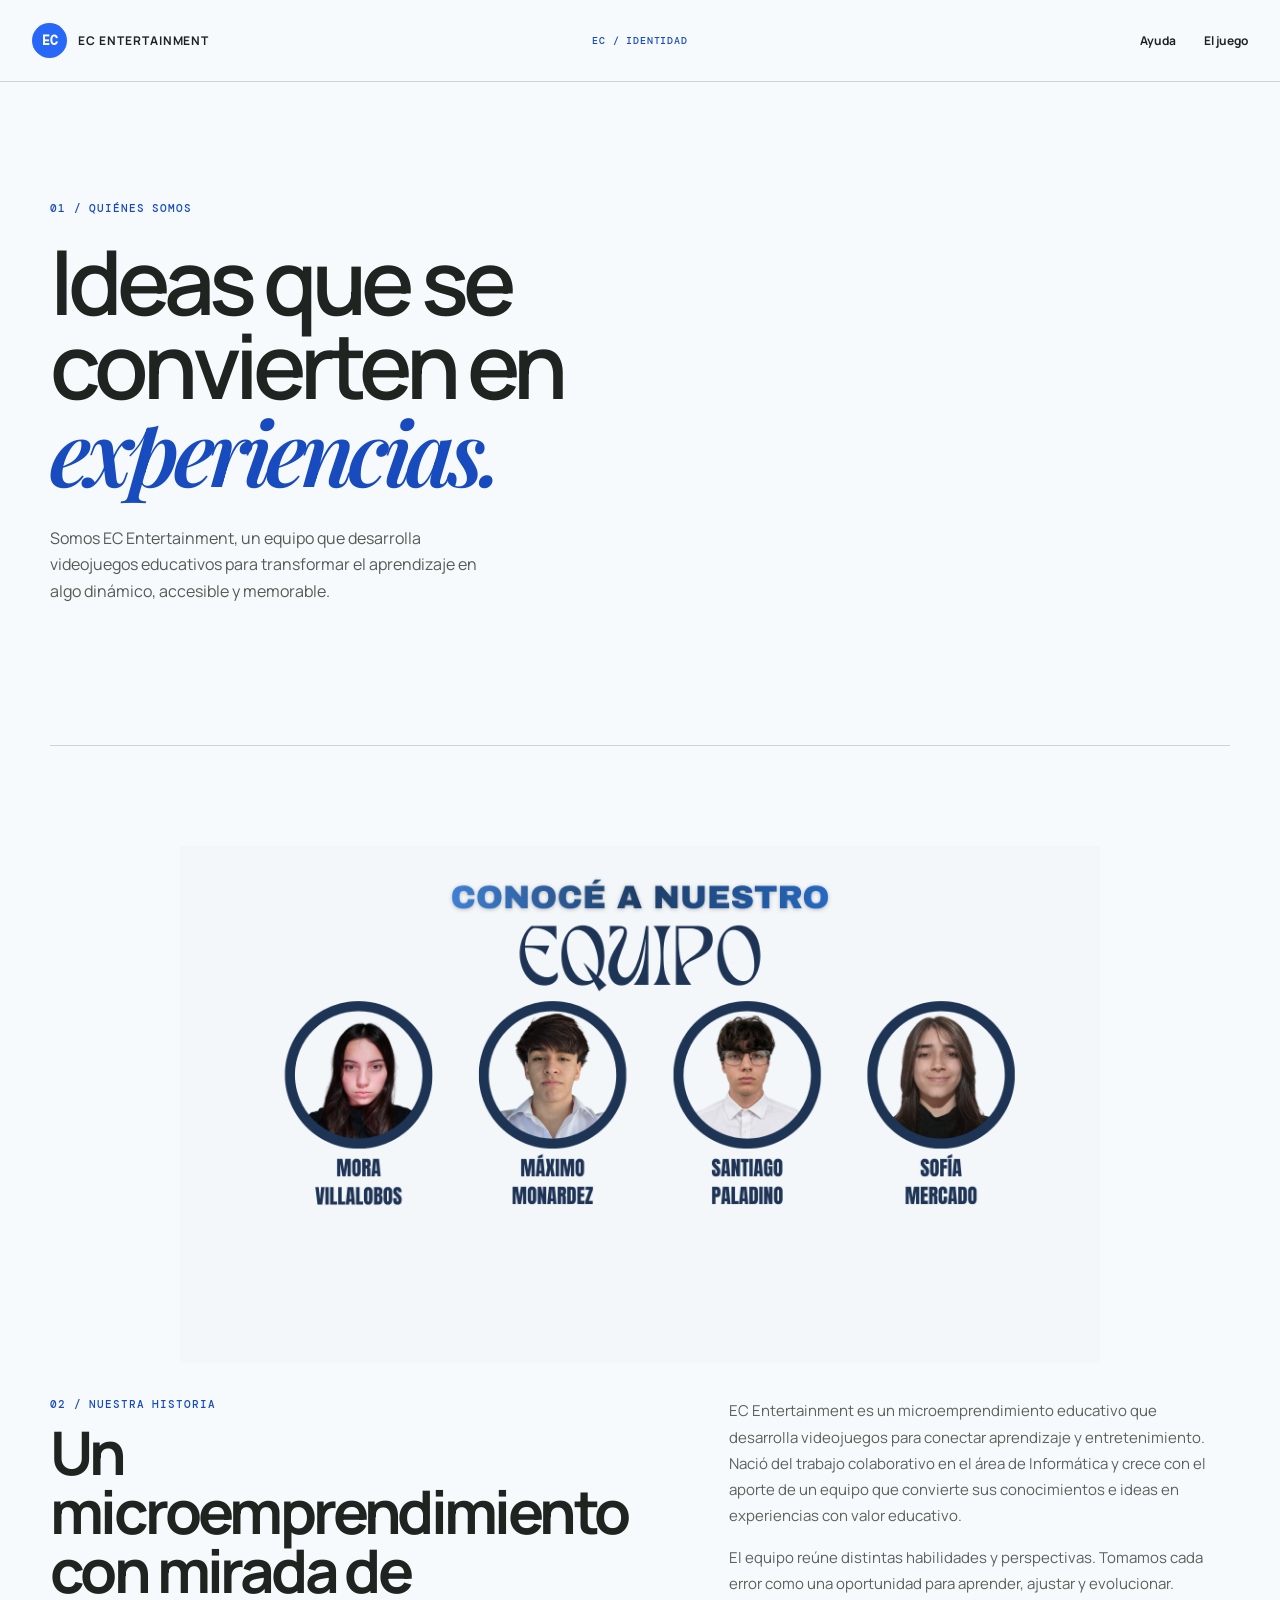
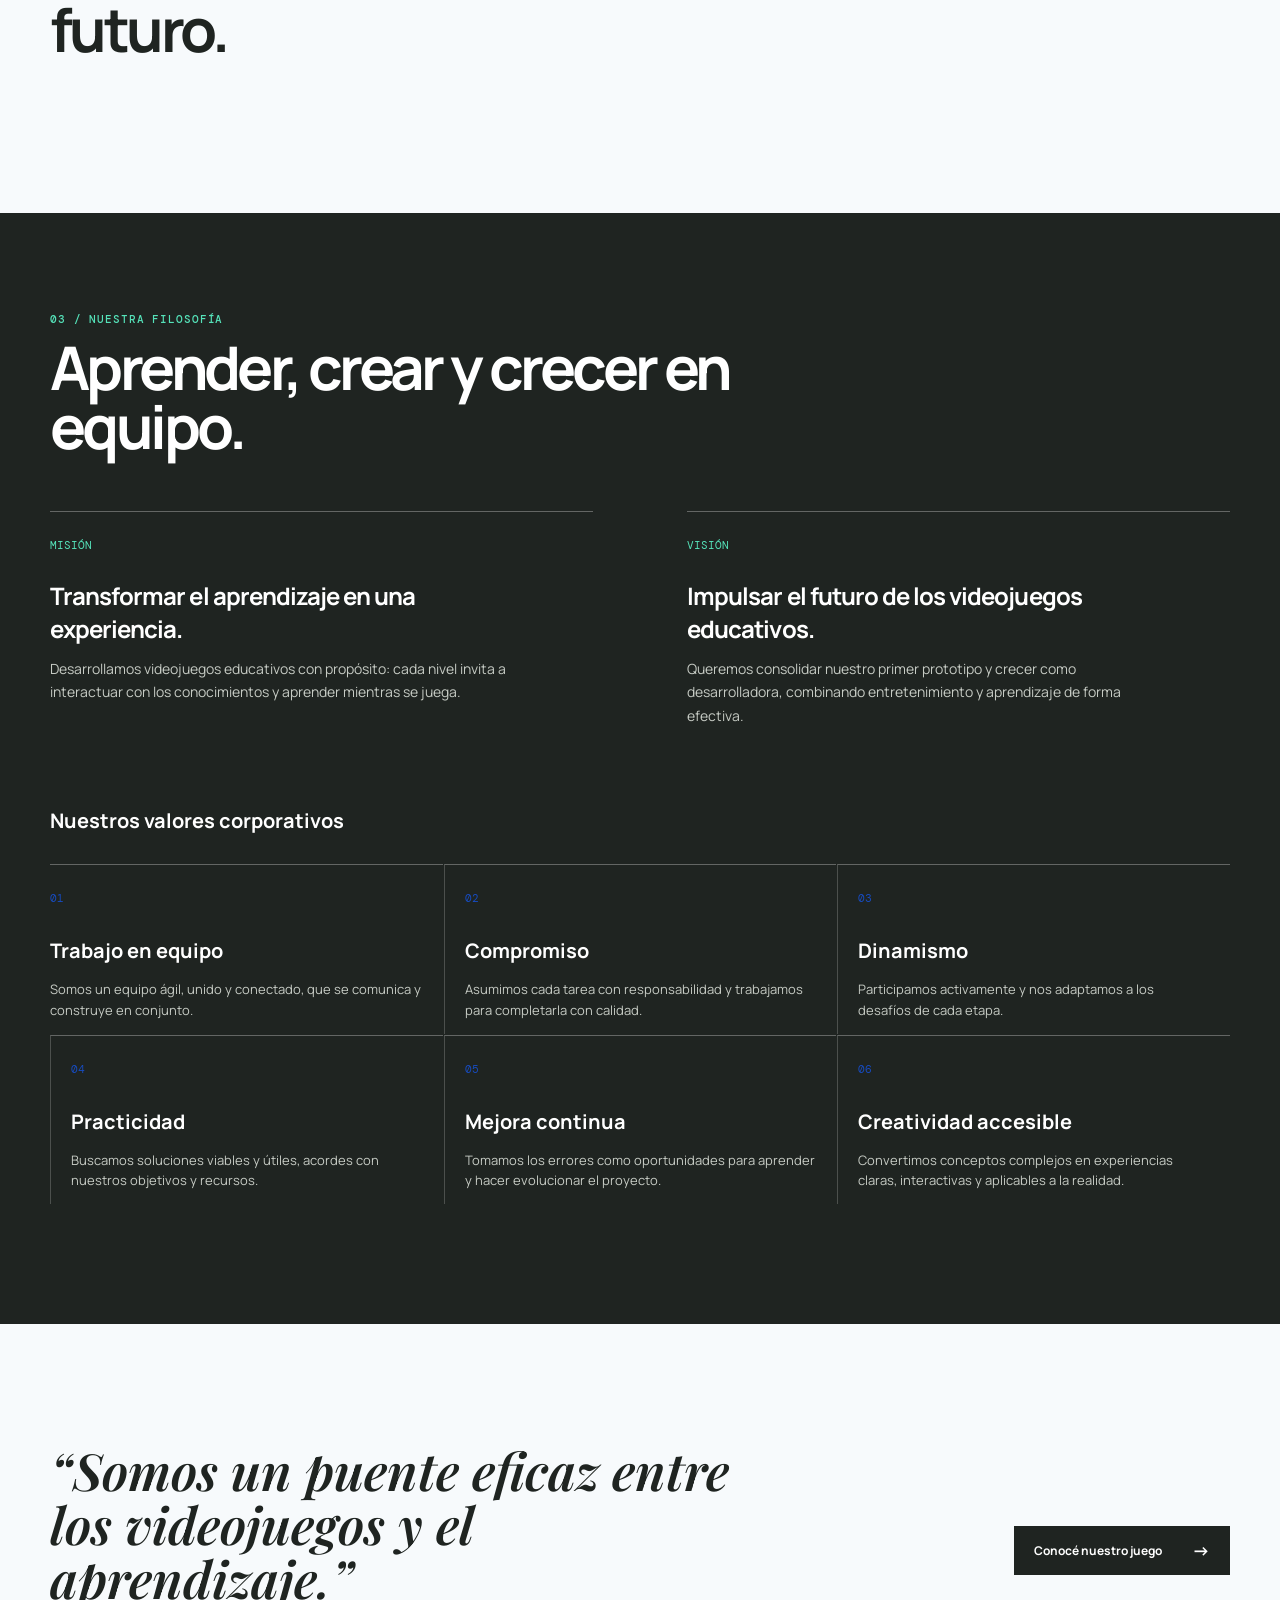
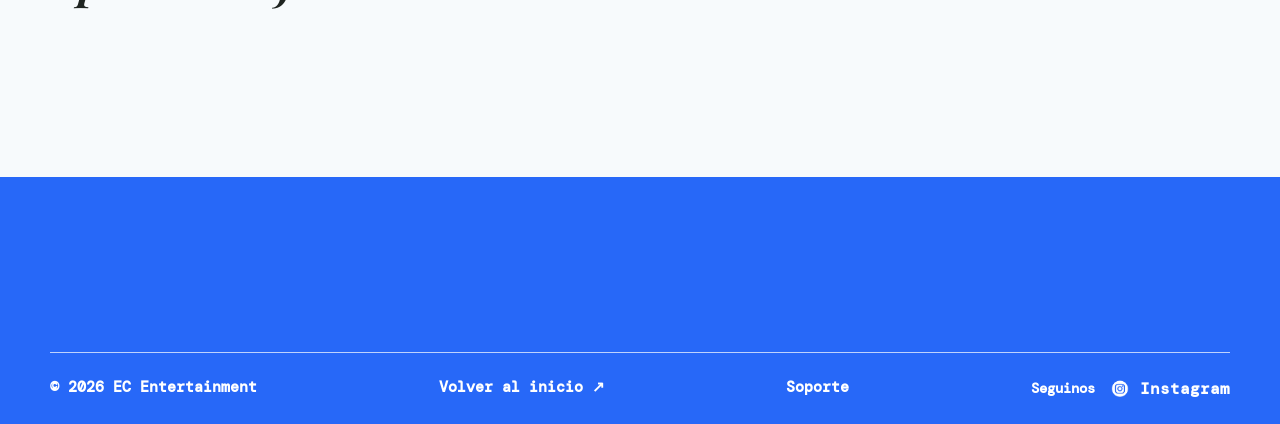
==== commit c6febda1: "Últimos detalles a arreglar, nada masivo" ====
--- a/aboutus.html
+++ b/aboutus.html
@@ -4,6 +4,7 @@
 	<meta charset="UTF-8">
 	<meta name="viewport" content="width=device-width, initial-scale=1.0">
 	<link rel="stylesheet" href="style.css">
+	<link rel="icon" type="image/png" href="images/eentertainment%20(1).png">
 	<title>Nosotros | EC Entertainment</title>
 </head>
 <body>
@@ -11,9 +12,10 @@
 	<main>
 		<section class="inner-hero section-wrap"><p class="eyebrow">01 / Quiénes somos</p><h1>Ideas que se convierten en <em>experiencias.</em></h1><p class="hero-intro">Somos EC Entertainment, un equipo que desarrolla videojuegos educativos para transformar el aprendizaje en algo dinámico, accesible y memorable.</p></section>
 		<section class="about-block section-wrap"><figure class="team-photo-slot"><img src="images/Organigrama3.png" alt="Los cuatro integrantes de EC Entertainment"></figure><div><p class="section-label">02 / Nuestra historia</p><h2>Un microemprendimiento con mirada de futuro.</h2></div><div><p>EC Entertainment es un microemprendimiento educativo que desarrolla videojuegos para conectar aprendizaje y entretenimiento. Nació del trabajo colaborativo en el área de Informática y crece con el aporte de un equipo que convierte sus conocimientos e ideas en experiencias con valor educativo.</p><p>El equipo reúne distintas habilidades y perspectivas. Tomamos cada error como una oportunidad para aprender, ajustar y evolucionar.</p></div></section>
-		<section class="values-block"><div class="section-wrap"><p class="section-label">03 / Nuestros valores</p><div class="values-grid"><article><span>01</span><h3>Responsabilidad</h3><p>Cumplimos cada etapa de forma organizada y comprometida.</p></article><article><span>02</span><h3>Creatividad</h3><p>Buscamos nuevas formas de ilustrar y comunicar ideas complejas.</p></article><article><span>03</span><h3>Colaboración</h3><p>Escuchamos, compartimos ideas y decidimos en equipo.</p></article><article><span>04</span><h3>Accesibilidad</h3><p>Llevamos el conocimiento a un lenguaje claro e interactivo.</p></article></div></div></section>
+		<section class="values-block" aria-labelledby="identity-title"><div class="section-wrap"><p class="section-label">03 / Nuestra filosofía</p><h2 id="identity-title">Aprender, crear y crecer en equipo.</h2><div class="identity-pillars"><article class="identity-pillar"><span>Misión</span><h3>Transformar el aprendizaje en una experiencia.</h3><p>Desarrollamos videojuegos educativos con propósito: cada nivel invita a interactuar con los conocimientos y aprender mientras se juega.</p></article><article class="identity-pillar"><span>Visión</span><h3>Impulsar el futuro de los videojuegos educativos.</h3><p>Queremos consolidar nuestro primer prototipo y crecer como desarrolladora, combinando entretenimiento y aprendizaje de forma efectiva.</p></article></div><h3 class="values-heading">Nuestros valores corporativos</h3><div class="values-grid"><article><span>01</span><h3>Trabajo en equipo</h3><p>Somos un equipo ágil, unido y conectado, que se comunica y construye en conjunto.</p></article><article><span>02</span><h3>Compromiso</h3><p>Asumimos cada tarea con responsabilidad y trabajamos para completarla con calidad.</p></article><article><span>03</span><h3>Dinamismo</h3><p>Participamos activamente y nos adaptamos a los desafíos de cada etapa.</p></article><article><span>04</span><h3>Practicidad</h3><p>Buscamos soluciones viables y útiles, acordes con nuestros objetivos y recursos.</p></article><article><span>05</span><h3>Mejora continua</h3><p>Tomamos los errores como oportunidades para aprender y hacer evolucionar el proyecto.</p></article><article><span>06</span><h3>Creatividad accesible</h3><p>Convertimos conceptos complejos en experiencias claras, interactivas y aplicables a la realidad.</p></article></div></div></section>
 		<section class="about-quote section-wrap"><p>“Somos un puente eficaz entre los videojuegos y el aprendizaje.”</p><a class="button button-dark" href="Cmaravillosa.html">Conocé nuestro juego <span>→</span></a></section>
 	</main>
-	<footer><div class="section-wrap footer-bottom"><span>© 2026 EC Entertainment</span><a href="index.html">Volver al inicio ↗</a><a href="Soporte.html">Soporte</a></div></footer>
+	<footer><div class="section-wrap footer-bottom"><span>© 2026 EC Entertainment</span><a href="index.html">Volver al inicio ↗</a><a href="Soporte.html">Soporte</a><span class="footer-social"><span>Seguinos</span><a class="social-link" href="https://www.instagram.com/ec_entertainment.ok/" target="_blank" rel="noopener noreferrer"><img src="images/Insta.png" alt="" width="24" height="24"><span>Instagram</span></a></span></div></footer>
+	<script src="animations.js"></script>
 </body>
 </html>
--- a/style.css
+++ b/style.css
@@ -30,10 +30,17 @@
 .brand { align-items: center; display: inline-flex; gap: 11px; width: fit-content; }
 .brand-mark { align-items: center; background: var(--orange); border-radius: 50%; color: var(--cream); display: flex; font: 600 13px var(--mono); height: 35px; justify-content: center; width: 35px; }
 .brand-name { font-size: 12px; font-weight: 700; letter-spacing: .08em; text-transform: uppercase; }
-.search { border-bottom: 1px solid var(--ink); display: flex; justify-self: center; width: 100%; }
+.search { border-bottom: 1px solid var(--ink); display: flex; justify-self: center; position: relative; width: 100%; }
 .search input { background: transparent; border: 0; color: var(--ink); font: 13px var(--sans); outline: 0; padding: 10px 0; width: 100%; }
 .search input::placeholder { color: #777a73; }
 .search button { background: none; border: 0; color: var(--orange-dark); cursor: pointer; font-size: 20px; padding: 0 0 2px 10px; }
+.search-results { background: var(--cream); border: 1px solid var(--line); box-shadow: 0 12px 28px rgba(31, 36, 33, .12); left: 0; max-height: 320px; overflow-y: auto; padding: 12px 16px; position: absolute; right: 0; top: calc(100% + 8px); z-index: 5; }
+.search-results[hidden] { display: none; }
+.search-results-message { color: #687068; font-size: 11px; margin: 0 0 8px; }
+.search-results ul { list-style: none; margin: 0; padding: 0; }
+.search-results li + li { border-top: 1px solid var(--line); }
+.search-results a { display: block; font-size: 12px; font-weight: 700; padding: 9px 0; }
+.search-results a:hover { color: var(--orange-dark); }
 .main-nav { display: flex; gap: 28px; justify-content: flex-end; }
 .main-nav a, .footer-column a { font-size: 12px; font-weight: 700; }
 .main-nav a:hover, .footer-column a:hover { color: var(--orange-dark); }
@@ -49,7 +56,7 @@
 .button-dark { background: var(--ink); color: var(--cream); }
 .button-orange { background: var(--orange); color: var(--cream); }
 .button span { font-size: 18px; line-height: 10px; }
-.hero-art { background: #55e2b9; min-height: 470px; overflow: hidden; position: relative; }
+.hero-art { background: #dce3e8; min-height: 470px; overflow: hidden; position: relative; }
 .orbit { border: 1px solid rgba(31, 36, 33, .25); border-radius: 50%; position: absolute; transform: rotate(-32deg); }
 .orbit-one { height: 460px; left: -40px; top: 40px; width: 610px; }
 .orbit-two { height: 210px; left: 195px; top: 130px; width: 350px; }
@@ -67,7 +74,7 @@
 .manifesto .section-label { color: var(--sage); }
 .manifesto h2 { font-size: clamp(2.5rem, 5vw, 4.8rem); letter-spacing: -.06em; line-height: 1; margin: 0; max-width: 650px; }
 .manifesto-grid > p:last-child { color: #c6cbc4; font-size: 14px; line-height: 1.7; max-width: 280px; }
-.story { align-items: center; display: grid; gap: 11%; grid-template-columns: 1fr 1fr; padding-bottom: 150px; padding-top: 150px; }
+.story { align-items: center; display: grid; grid-template-columns: 1fr; padding-bottom: 150px; padding-top: 150px; }
 .story-image { align-items: flex-end; background: linear-gradient(135deg, #2768f8 0%, #4b9366 100%); display: flex; height: 520px; justify-content: flex-end; overflow: hidden; padding: 25px; position: relative; }
 .story-image.team-image { align-items: center; aspect-ratio: 16 / 9; background: #e8eef2; border: 1px dashed rgba(31,36,33,.35); height: auto; justify-content: center; padding: 0; }
 .story-image::before, .story-image::after { border: 1px solid rgba(251,250,246,.55); border-radius: 50%; content: ''; height: 500px; position: absolute; width: 500px; }
@@ -76,7 +83,7 @@
 .story-image span { color: var(--cream); font: 10px/1.35 var(--mono); letter-spacing: .08em; position: relative; z-index: 1; }
 .story-image.team-image::before, .story-image.team-image::after { display: none; }
 .story-image.team-image img { display: block; height: 100%; object-fit: contain; width: 100%; }
-.story-copy { max-width: 440px; }
+.story-copy { max-width: 760px; }
 h2 { font-size: clamp(2.4rem, 4.7vw, 4.3rem); letter-spacing: -.06em; line-height: .98; margin-bottom: 25px; }
 .story-copy > p:not(.section-label) { color: #5a625b; font-size: 15px; line-height: 1.75; }
 .text-link, .mail-link { border-bottom: 1px solid var(--orange); display: inline-flex; font-size: 12px; font-weight: 700; gap: 25px; padding-bottom: 7px; }
@@ -101,7 +108,7 @@
 .product-image-slot img { height: 100%; object-fit: cover; position: relative; width: 100%; z-index: 1; }
 .product-image-slot span { border: 1px dashed rgba(31,36,33,.7); font: 10px var(--mono); letter-spacing: .08em; padding: 14px 18px; position: relative; z-index: 1; }
 .product-featured-copy { max-width: 600px; }.product-featured .section-label { color: #55e2b9; }.product-featured-copy h2 { font: 500 clamp(3rem, 7vw, 7rem)/.88 'Determination', var(--mono); letter-spacing: 0; margin: 25px 0 30px; }.product-featured-copy h2 em { color: #55e2b9; font-family: 'Determination', var(--mono); font-style: normal; }.product-featured-copy > p:not(.section-label) { color: #c6cbc4; font-size: 15px; line-height: 1.7; max-width: 390px; }
-.product-featured .product-grid { margin-top: 90px; }.product-featured .feature { border-color: rgba(255,255,255,.35); }.product-featured .feature + .feature { border-left-color: rgba(255,255,255,.2); }.product-featured .feature h3 { color: var(--cream); font-family: 'Determination', var(--mono); font-size: 15px; letter-spacing: 0; text-transform: uppercase; }.product-featured .feature p { color: #c6cbc4; }.product-featured .product-cta { border-color: rgba(255,255,255,.3); }.product-featured .product-cta span { color: #c6cbc4; }.product-featured .product-cta .text-link { border-color: #55e2b9; color: var(--cream); }
+.product-featured .product-grid { margin-top: 90px; }.product-featured .feature { border-color: rgba(255,255,255,.35); }.product-featured .feature + .feature { border-left-color: rgba(255,255,255,.2); }.product-featured .feature h3 { color: var(--cream); font-family: 'Determination', var(--mono); font-size: 15px; letter-spacing: .06em; line-height: 1.4; text-transform: uppercase; }.product-featured .feature p { color: #c6cbc4; letter-spacing: .035em; line-height: 1.8; }.product-featured .product-cta { border-color: rgba(255,255,255,.3); }.product-featured .product-cta span { color: #c6cbc4; }.product-featured .product-cta .text-link { border-color: #55e2b9; color: var(--cream); }
 
 .help { border-top: 1px solid var(--line); display: grid; gap: 10%; grid-template-columns: 1fr 1fr; padding-bottom: 135px; padding-top: 120px; }
 .help h2 { max-width: 450px; }
@@ -110,19 +117,30 @@
 .help-links a:hover { color: var(--orange-dark); padding-left: 8px; }
 .help-links span { color: var(--orange-dark); font: 10px var(--mono); }
 
-footer { background: var(--orange); color: var(--cream); padding: 85px 0 22px; }
-footer .section-label { color: #642716; }
+footer { background: var(--orange); color: #fff; padding: 85px 0 22px; }
+footer .section-label { color: #fff; }
 .footer-main { display: grid; gap: 70px; grid-template-columns: 2fr .7fr .7fr; }
 footer h2 { font-size: clamp(2.7rem, 5vw, 5.1rem); margin-bottom: 40px; }
 .mail-link { border-color: var(--cream); font-size: 14px; }
 .footer-column { display: flex; flex-direction: column; gap: 14px; padding-top: 4px; }
-.footer-column p { color: #6b2b1b; font: 10px var(--mono); letter-spacing: .08em; text-transform: uppercase; }
-.footer-column a { font-weight: 500; }
+.footer-column p { color: #fff; font: 14px/1.5 var(--mono); letter-spacing: .08em; text-transform: uppercase; }
+.footer-column a { font-size: 16px; font-weight: 700; }
 .social-link { align-items: center; display: inline-flex; gap: 8px; }
-.footer-bottom { border-top: 1px solid rgba(251,250,246,.4); color: #712d1c; display: flex; font: 10px var(--mono); justify-content: space-between; margin-top: 90px; padding-top: 17px; }
-.footer-bottom a:hover { color: var(--cream); }
+.footer-bottom { border-top: 1px solid rgba(255,255,255,.7); color: #fff; display: flex; font: 15px/1.7 var(--mono); font-weight: 600; gap: 18px 28px; justify-content: space-between; margin-top: 90px; padding-top: 22px; }
+.footer-bottom a { text-decoration: underline; text-decoration-color: transparent; text-underline-offset: 4px; transition: color .2s, text-decoration-color .2s; }
+.footer-bottom a:hover, .footer-bottom a:focus-visible { color: #fff; text-decoration-color: currentColor; }
+.footer-social { align-items: center; display: inline-flex; gap: 14px; }
+.footer-social > span { font: 700 14px/1.5 var(--mono); }
+.footer-social .social-link { align-items: center; display: inline-flex; font-size: 16px; font-weight: 700; gap: 9px; }
+.footer-social img { filter: brightness(0) invert(1); height: 22px; object-fit: contain; width: 22px; }
+footer a:focus-visible { border-radius: 2px; outline: 2px solid #fff; outline-offset: 4px; }
 .search-hit { animation: highlight 1.2s ease; }
 @keyframes highlight { 50% { outline: 3px solid var(--orange); outline-offset: 10px; } }
+
+@media (prefers-reduced-motion: reduce) {
+	html { scroll-behavior: auto; }
+	*, *::before, *::after { animation-duration: .01ms !important; animation-iteration-count: 1 !important; scroll-behavior: auto !important; transition-duration: .01ms !important; }
+}
 
 .page-kicker { color: var(--orange-dark); font: 500 10px var(--mono); justify-self: center; letter-spacing: .08em; }
 .inner-hero { padding-bottom: 125px; padding-top: 120px; }
@@ -134,7 +152,14 @@
 .team-photo-slot img { display: block; height: 100%; object-fit: contain; width: 100%; }
 .values-block { background: var(--ink); color: var(--cream); padding: 100px 0 120px; }
 .values-block .section-label { color: #55e2b9; }
-.values-grid { display: grid; gap: 1px; grid-template-columns: repeat(4, 1fr); margin-top: 65px; }
+.values-block > .section-wrap > h2 { font-size: clamp(2.4rem, 4.7vw, 4.3rem); max-width: 720px; }
+.identity-pillars { display: grid; gap: 8%; grid-template-columns: repeat(2, 1fr); margin-top: 55px; }
+.identity-pillar { border-top: 1px solid rgba(255,255,255,.3); padding-top: 20px; }
+.identity-pillar > span { color: #55e2b9; font: 11px var(--mono); text-transform: uppercase; }
+.identity-pillar h3 { font-size: 24px; letter-spacing: -.04em; margin: 25px 0 12px; max-width: 420px; }
+.identity-pillar p { color: #c6cbc4; font-size: 14px; line-height: 1.7; max-width: 480px; }
+.values-heading { font-size: 20px; margin: 65px 0 0; }
+.values-grid { display: grid; gap: 1px; grid-template-columns: repeat(3, 1fr); margin-top: 30px; }
 .values-grid article { border-top: 1px solid rgba(255,255,255,.3); padding: 20px 20px 0 0; }
 .values-grid article + article { border-left: 1px solid rgba(255,255,255,.2); padding-left: 20px; }
 .values-grid span, .faq-row strong { color: var(--orange-dark); font: 11px var(--mono); }
@@ -163,15 +188,14 @@
 .instagram-cover iframe { display: block; max-width: none !important; width: 100% !important; }
 .cover-cross { font-size: 60px; line-height: 1; position: relative; z-index: 1; }.cover-title { font: 500 14px var(--mono); letter-spacing: .13em; margin-top: 30px; position: relative; z-index: 1; }.cover-title strong { font-size: 28px; }.cover-subtitle { font: italic 600 16px 'Playfair Display', serif; margin-top: 22px; position: relative; z-index: 1; }.cover-sticker { bottom: 25px; font: 10px var(--mono); left: 25px; position: absolute; text-align: left; }
 .game-intro-band { background: var(--orange); color: var(--cream); padding: 110px 0; }.game-intro-grid { align-items: center; display: grid; gap: 8%; grid-template-columns: 1.3fr .7fr; }.game-intro-band .section-label { color: #bfe8ff; }.game-intro-band h2 { margin: 0; }.mission-copy { color: #e7f1ff; font-size: 14px; line-height: 1.7; margin: 30px 0 0; max-width: 500px; }
-.character-card { background: #080b10; border: 2px solid rgba(0,0,0,.8); justify-self: end; margin-right: calc((min(1180px, calc(100vw - 64px)) - 100vw) / 2); max-width: 320px; padding: 18px; width: 100%; }.character-image-frame { align-items: center; aspect-ratio: 3 / 4; border: 1px solid rgba(255,255,255,.12); display: flex; justify-content: center; overflow: hidden; }.character-image-frame img { height: 100%; object-fit: contain; width: 100%; }.character-name { border-top: 1px solid rgba(255,255,255,.12); color: var(--cream); font-size: 12px; letter-spacing: .12em; margin-top: 16px; padding-top: 16px; text-align: center; }
+.character-card { background: #080b10; border: 2px solid #080b10; justify-self: end; margin-right: calc((min(1180px, calc(100vw - 64px)) - 100vw) / 2); max-width: 260px; padding: 18px; width: 100%; }.character-image-frame { align-items: center; display: flex; height: clamp(320px, 34vw, 440px); justify-content: center; overflow: visible; position: relative; }.character-image-frame img { height: 100%; object-fit: contain; width: 100%; }.character-arrow { align-items: center; background: transparent; border: 0; color: var(--cream); cursor: pointer; display: flex; font: 34px/1 var(--mono); height: 48px; justify-content: center; padding: 0; position: absolute; top: 50%; transform: translateY(-50%); transition: color .2s, transform .2s; width: 36px; z-index: 1; }.character-arrow-previous { left: 0; }.character-arrow-next { right: 0; }.character-arrow:hover, .character-arrow:focus-visible { color: #55e2b9; }.character-arrow-previous:hover { transform: translate(-3px, -50%); }.character-arrow-next:hover { transform: translate(3px, -50%); }.character-arrow:focus-visible { outline: 2px solid #55e2b9; outline-offset: 2px; }.character-name { border-top: 1px solid rgba(255,255,255,.12); color: var(--cream); font-size: 18px; font-weight: 700; letter-spacing: .08em; margin-top: 16px; padding-top: 16px; text-align: center; }.character-position { color: #c6cbc4; display: block; font: 10px var(--mono); margin: 14px 0 0; text-align: center; }
 .game-features { padding-bottom: 130px; padding-top: 120px; }.game-features > h2 { margin: 22px 0 70px; }.feature-grid { display: grid; gap: 1px; grid-template-columns: repeat(3, 1fr); }.feature-grid article { border-top: 1px solid var(--ink); padding: 20px 20px 0 0; }.feature-grid article + article { border-left: 1px solid var(--line); padding-left: 20px; }.feature-grid span { color: var(--orange-dark); font: 11px var(--mono); }.feature-grid h3 { font-size: 20px; margin: 35px 0 12px; }.feature-grid p { color: #687068; font-size: 14px; line-height: 1.6; max-width: 260px; }
 .how-to { border-top: 1px solid var(--line); display: grid; gap: 12%; grid-template-columns: 1fr 1fr; padding-bottom: 130px; padding-top: 110px; }.how-to ol { list-style: none; margin: 0; padding: 0; }.how-to li { align-items: center; border-bottom: 1px solid var(--line); display: grid; gap: 25px; grid-template-columns: 35px 1fr; padding: 18px 0; }.how-to li:first-child { border-top: 1px solid var(--ink); }.how-to li > span { color: var(--orange-dark); font: 11px var(--mono); }.how-to li p { color: #687068; font-size: 14px; }.how-to li strong { color: var(--ink); }
-.game-web-cta { background: var(--ink); color: var(--cream); display: grid; gap: 45px; grid-column: 1 / -1; grid-template-columns: minmax(180px, .75fr) 1fr; margin-top: 35px; padding: 35px; }
-.game-web-image { align-items: center; background: linear-gradient(145deg, #36c3cc, #55e2b9); color: var(--ink); display: flex; flex-direction: column; justify-content: center; min-height: 250px; overflow: hidden; position: relative; text-align: center; }
-.game-web-image::before, .game-web-image::after { border: 1px solid rgba(31,36,33,.35); border-radius: 50%; content: ''; height: 280px; position: absolute; width: 280px; }.game-web-image::before { left: -150px; top: -100px; }.game-web-image::after { bottom: -160px; right: -100px; }
-.game-web-image span, .game-web-image strong, .game-web-image small { position: relative; z-index: 1; }.game-web-image span { font-size: 42px; line-height: 1; }.game-web-image strong { font: 500 16px/1.25 var(--mono); letter-spacing: .1em; margin-top: 18px; }.game-web-image small { font: 9px var(--mono); margin-top: 28px; }
-.game-web-copy { align-self: center; max-width: 430px; }.game-web-copy .section-label { color: #55e2b9; }.game-web-copy h3 { font-size: clamp(2rem, 4vw, 3.5rem); letter-spacing: -.05em; line-height: 1; margin: 18px 0; }.game-web-copy h3 em { color: #55e2b9; font-family: 'Playfair Display', serif; }.game-web-copy > p:not(.section-label) { color: #c6cbc4; font-size: 14px; line-height: 1.7; }
-.game-web-actions { align-items: center; display: flex; flex-wrap: wrap; gap: 25px; }.game-web-actions .button { margin-top: 28px; }.game-download-link { border-color: #55e2b9; color: var(--cream); margin-top: 28px; }
+.game-web-cta { align-items: center; color: var(--cream); display: flex; flex-direction: column; gap: 34px; grid-column: 1 / -1; margin: 35px auto 0; padding: 0; width: min(1180px, calc(100% - 64px)); }
+.game-web-image { aspect-ratio: 1600 / 666; overflow: hidden; width: min(100%, 1040px); }
+.game-web-image img { display: block; height: 100%; object-fit: contain; width: 100%; }
+.game-web-copy { max-width: 680px; text-align: center; }.game-web-copy .section-label { color: #55e2b9; }.game-web-copy h2 { color: var(--cream); font-size: clamp(2rem, 4vw, 3.5rem); letter-spacing: -.05em; line-height: 1; margin: 18px 0; }.game-web-copy h2 em { color: #55e2b9; font-family: 'Playfair Display', serif; }.game-web-copy > p:not(.section-label) { color: #c6cbc4; font-size: 14px; line-height: 1.7; }
+.game-web-actions { align-items: center; display: flex; flex-wrap: wrap; gap: 25px; justify-content: center; }.game-web-actions .button { margin-top: 28px; }.game-download-link { border-color: #55e2b9; color: var(--cream); margin-top: 28px; }
 .download-panel { align-items: center; background: var(--ink); color: var(--cream); display: flex; justify-content: space-between; margin-bottom: 120px; padding: 65px; }.download-panel h2 { margin-bottom: 12px; }.download-panel p:last-child { color: #c6cbc4; font-size: 14px; }.download-panel .button { margin: 0; }
 .support-grid { display: grid; gap: 1px; grid-template-columns: repeat(2, 1fr); padding-bottom: 130px; }.support-grid article { border-top: 1px solid var(--ink); padding: 25px 35px 0 0; }.support-grid article + article { border-left: 1px solid var(--line); padding-left: 35px; }.support-grid h2 { font-size: clamp(2rem, 4vw, 3.5rem); margin: 28px 0 15px; }.support-grid p { color: #687068; font-size: 14px; line-height: 1.7; max-width: 390px; }.support-grid .text-link { margin-top: 15px; }.faq { border-top: 1px solid var(--line); padding-bottom: 130px; padding-top: 100px; }.faq-row { border-bottom: 1px solid var(--line); display: grid; gap: 30px; grid-template-columns: 1fr 1fr; padding: 22px 0; }.faq-row:first-of-type { margin-top: 50px; }.faq-row p { color: #687068; font-size: 14px; line-height: 1.6; margin: 0; }.faq-row a { color: var(--orange-dark); font-weight: 700; }
 
@@ -208,13 +232,17 @@
 	footer { padding-top: 65px; }
 	.footer-main { display: block; }
 	.footer-column { display: inline-flex; margin-right: 55px; margin-top: 60px; vertical-align: top; }
-	.footer-bottom { align-items: flex-start; flex-direction: column; gap: 10px; margin-top: 65px; }
+	.footer-bottom { align-items: flex-start; flex-direction: column; gap: 14px; margin-top: 65px; }
+	.footer-social { align-items: flex-start; flex-direction: column; gap: 8px; }
 	.page-kicker { display: none; }
 	.inner-hero { padding-bottom: 80px; padding-top: 75px; }
 	.about-block, .how-to { display: block; padding-bottom: 85px; padding-top: 75px; }
 	.about-block > div:last-child { margin-top: 55px; }
 	.team-photo-slot { margin: 0 auto 45px; }
 	.values-block { padding: 75px 0; }
+	.identity-pillars { display: block; margin-top: 40px; }
+	.identity-pillar + .identity-pillar { margin-top: 35px; }
+	.values-heading { margin-top: 50px; }
 	.values-grid, .feature-grid, .support-grid { display: block; margin-top: 45px; }
 	.values-grid article, .values-grid article + article, .feature-grid article, .feature-grid article + article, .support-grid article, .support-grid article + article { border-left: 0; padding: 22px 0; }
 	.about-quote { align-items: flex-start; display: block; padding-bottom: 85px; padding-top: 85px; }
@@ -225,12 +253,12 @@
 	.game-intro-band { padding: 75px 0; }
 	.game-intro-grid { display: block; }
 	.game-intro-band h2 { margin: 25px 0; }
-	.character-card { margin-right: 0; margin-top: 45px; max-width: none; }
+	.character-card { margin: 45px auto 0; max-width: 240px; }
+	.character-image-frame { height: 360px; }
 	.game-features { padding-bottom: 85px; padding-top: 80px; }
 	.game-features > h2 { margin-bottom: 45px; }
-	.game-web-cta { display: block; margin-top: 25px; padding: 25px; }
-	.game-web-image { min-height: 230px; }
-	.game-web-copy { margin-top: 35px; }
+	.game-web-cta { gap: 25px; margin-top: 25px; width: calc(100% - 40px); }
+	.game-web-image { min-height: 0; }
 	.download-panel { align-items: flex-start; display: block; margin-bottom: 75px; padding: 35px 25px; }
 	.download-panel .button { margin-top: 20px; }
 	.faq { padding-bottom: 85px; padding-top: 75px; }
@@ -252,5 +280,19 @@
 .game-page .how-to li:first-child { border-color: rgba(255,255,255,.5); }
 .game-page .how-to li strong { color: #f7fafc; }
 .game-page footer { background: #080b10; }
-.game-page footer .footer-bottom { border-color: rgba(255,255,255,.2); color: #9aa7ad; }
+.game-page footer .footer-bottom { border-color: rgba(255,255,255,.45); color: #e2eaed; }
 .game-page footer .footer-bottom a:hover { color: #55e2b9; }
+.coming-soon-page { display: flex; flex-direction: column; min-height: 100vh; }
+.coming-soon-main { align-items: center; display: flex; flex: 1; justify-content: center; padding: 70px 32px; }
+.coming-soon-card { background: #111820; border: 1px solid rgba(85,226,185,.3); box-shadow: 12px 12px 0 rgba(54,195,204,.16); max-width: 820px; padding: clamp(24px, 5vw, 56px); text-align: center; width: 100%; }
+.coming-soon-label, .coming-soon-eyebrow { color: #55e2b9; font: 11px/1.5 var(--mono); letter-spacing: .12em; }
+.coming-soon-art { aspect-ratio: 1600 / 666; display: block; margin: 28px auto 34px; max-width: 640px; object-fit: contain; width: 100%; }
+.coming-soon-eyebrow { color: #36c3cc; margin-bottom: 18px; }
+.coming-soon-card h1 { font: 500 clamp(2.5rem, 7vw, 5.5rem)/.98 'Determination', var(--mono); letter-spacing: 0 !important; margin: 0; }
+.coming-soon-card h1 em { color: #55e2b9; font-style: normal; }
+.coming-soon-copy { color: #b9c3c8; font-size: 14px; line-height: 1.7; margin: 22px auto 0; max-width: 460px; }
+.coming-soon-card .button { margin-top: 28px; }
+@media (max-width: 800px) {
+	.coming-soon-main { padding: 48px 20px; }
+	.coming-soon-card { box-shadow: 7px 7px 0 rgba(54,195,204,.16); }
+}
